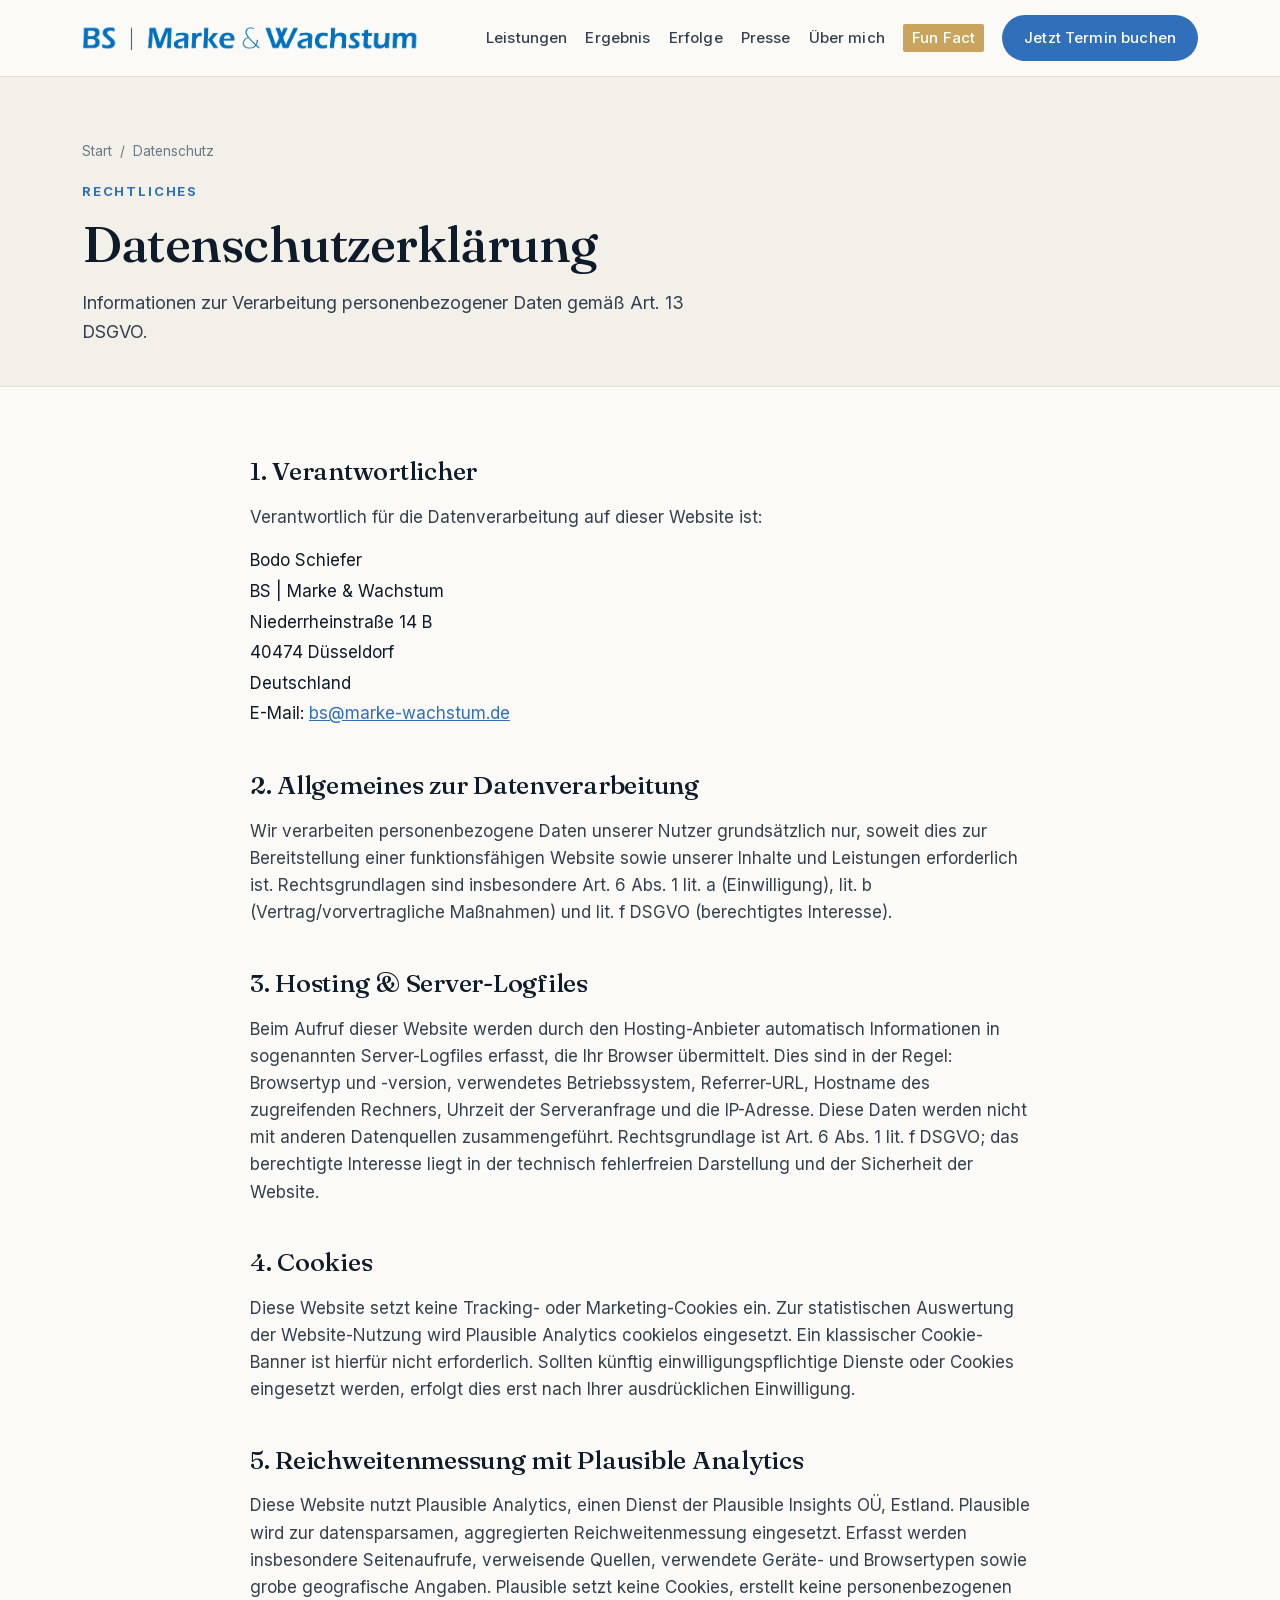
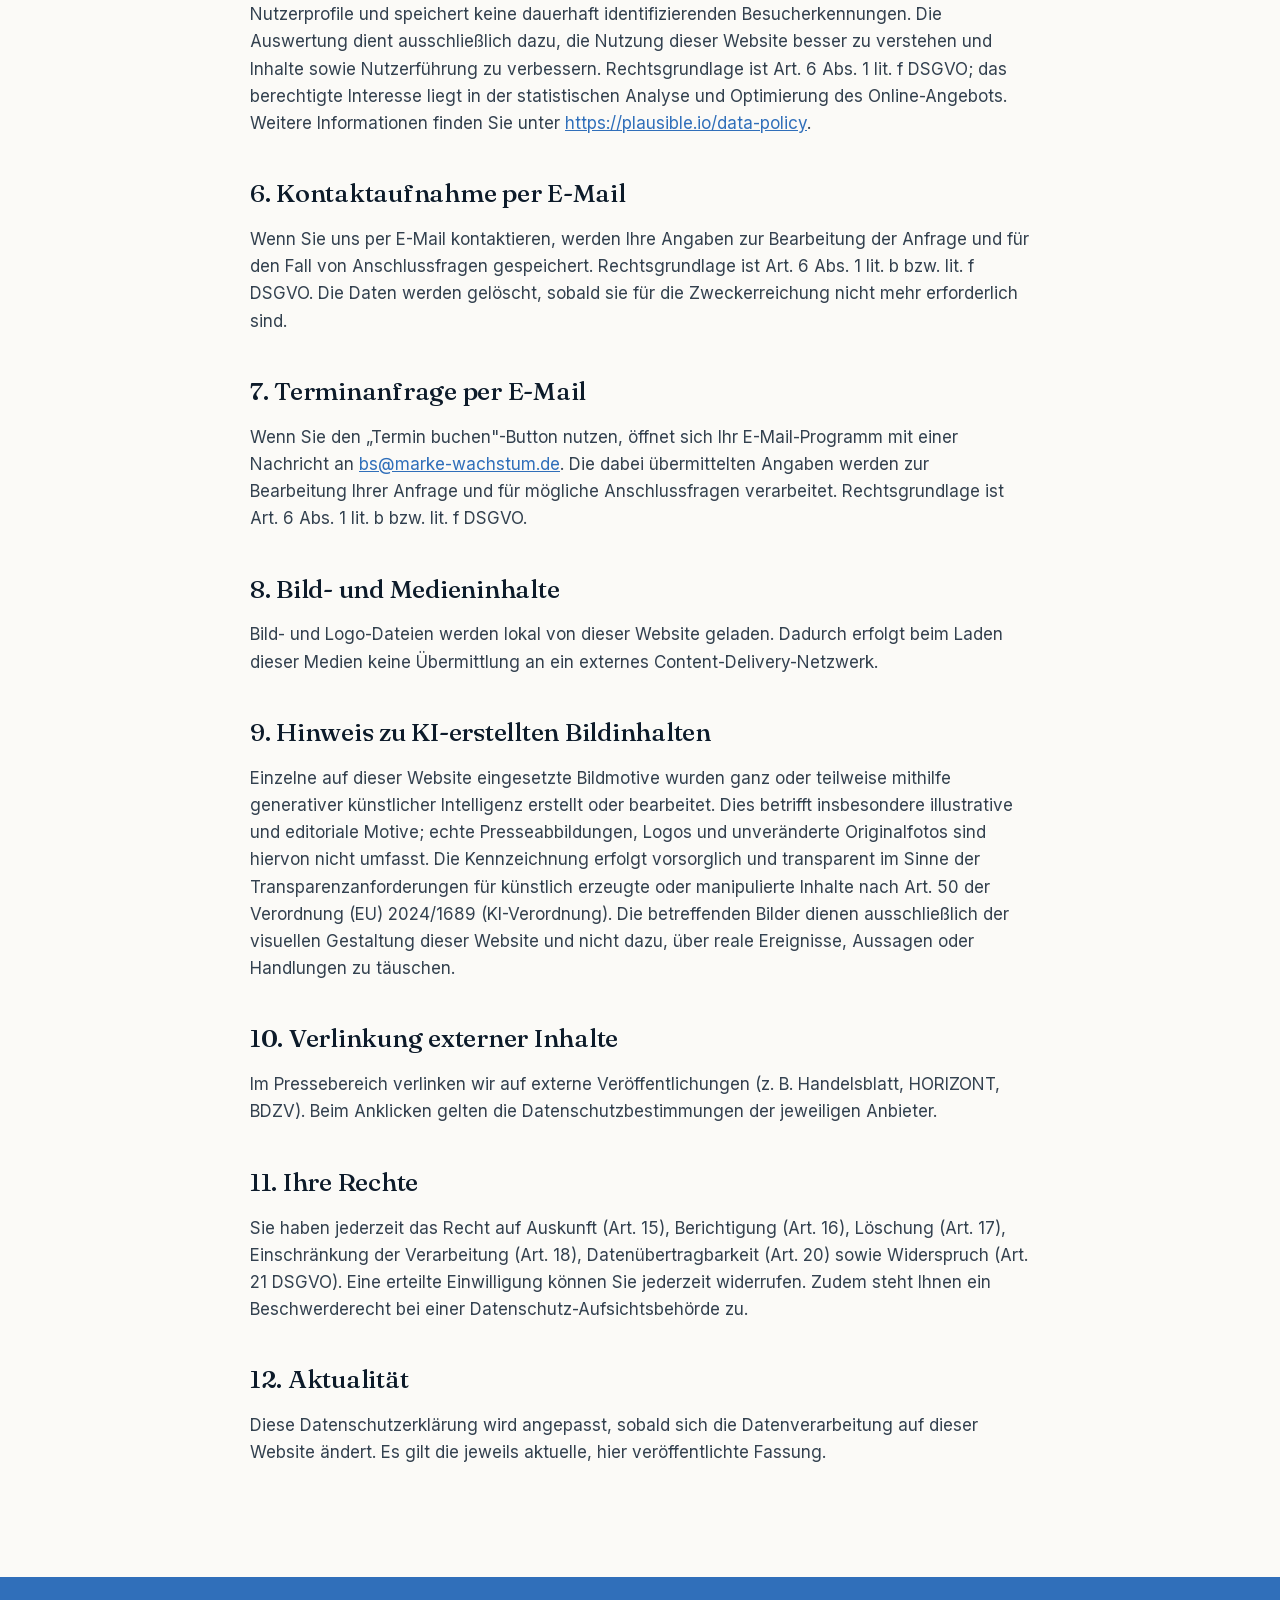
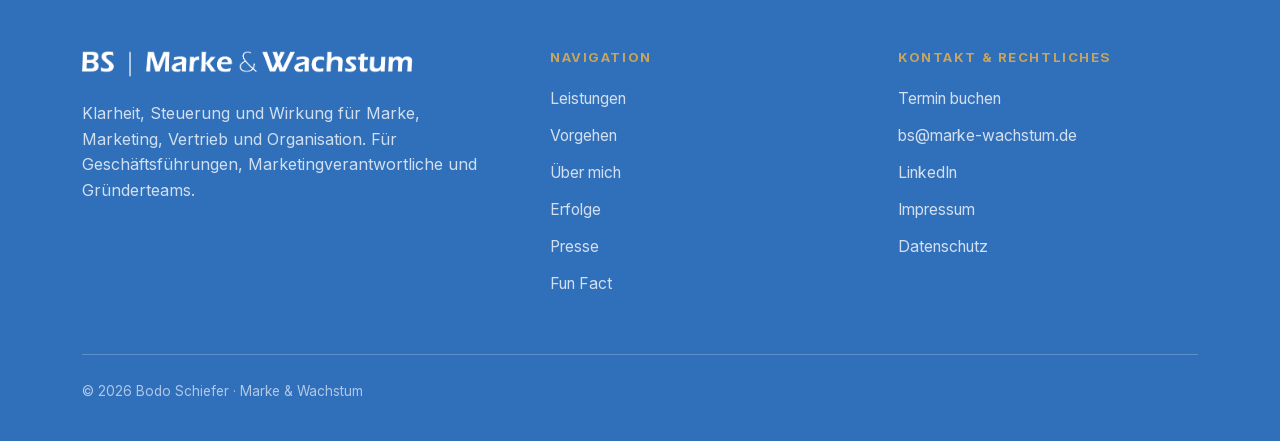
==== datenschutz/index.html @ 1b78dd81 "Vertrieb überall mit aufgenommen" ====
<!DOCTYPE html>
<html lang="de">
<head>
<meta charset="UTF-8">
<meta name="viewport" content="width=device-width, initial-scale=1.0">
<title>Datenschutzerklärung — Bodo Schiefer | Marke &amp; Wachstum</title>
<meta name="description" content="Datenschutzerklärung von Bodo Schiefer – BS | Marke & Wachstum. Informationen zur Verarbeitung personenbezogener Daten gemäß DSGVO.">
<link rel="canonical" href="https://marke-wachstum.de/datenschutz/">
<meta name="robots" content="index,follow">
<meta name="theme-color" content="#306FBA">
<meta property="og:title" content="Datenschutzerklärung — Bodo Schiefer">
<meta property="og:type" content="website">
<meta property="og:url" content="https://marke-wachstum.de/datenschutz/">
<link rel="icon" type="image/png" href="../images/BS-Logo%20Thumbnail.png">
<link rel="stylesheet" href="../fonts.css">
<link rel="stylesheet" href="../styles.css?v=20260728-5">
<!-- Privacy-friendly analytics by Plausible -->
<script async src="https://plausible.io/js/pa-cKJ-xsrjv71Css20RReg3.js"></script>
<script>
  window.plausible=window.plausible||function(){(plausible.q=plausible.q||[]).push(arguments)},plausible.init=plausible.init||function(i){plausible.o=i||{}};
  plausible.init()
</script>
</head>
<body>
<a class="skip" href="#main">Zum Inhalt springen</a>

<header>
  <div class="wrap nav">
    <a href="../" aria-label="Zur Startseite">
      <img src="../images/Logo%20BS%20Marke%20und%20Wachstum%20blau.png?v=20260728-2" alt="Bodo Schiefer — Marke & Wachstum">
    </a>
    <nav class="nav-links" id="navlinks" aria-label="Hauptnavigation">
      <a href="../#leistungen">Leistungen</a>
      <a href="../#ergebnisse">Ergebnis</a>
      <a href="../#erfolge">Erfolge</a>
      <a href="../presse/">Presse</a>
      <a href="../#ueber-mich">Über mich</a>
      <a href="../fun-fact/" class="nav-fun">Fun Fact</a>
      <a href="mailto:bs@marke-wachstum.de" class="nav-cta">Jetzt Termin buchen</a>
    </nav>
    <button class="menu-btn" id="menuBtn" type="button" aria-label="Menü öffnen" aria-controls="navlinks" aria-expanded="false">☰</button>
  </div>
</header>

<section class="page-hero">
  <div class="wrap">
    <div class="crumbs"><a href="../">Start</a> &nbsp;/&nbsp; Datenschutz</div>
    <span class="kicker">Rechtliches</span>
    <h1>Datenschutzerklärung</h1>
    <p>Informationen zur Verarbeitung personenbezogener Daten gemäß Art. 13 DSGVO.</p>
  </div>
</section>

<main id="main" class="content">
  <div class="wrap">
    <div class="legal">

      <h2>1. Verantwortlicher</h2>
      <p>Verantwortlich für die Datenverarbeitung auf dieser Website ist:</p>
      <address>
        Bodo Schiefer<br>
        BS | Marke &amp; Wachstum<br>
        Niederrheinstraße 14 B<br>
        40474 Düsseldorf<br>
        Deutschland<br>
        E-Mail: <a href="mailto:bs@marke-wachstum.de">bs@marke-wachstum.de</a>
      </address>

      <h2>2. Allgemeines zur Datenverarbeitung</h2>
      <p>Wir verarbeiten personenbezogene Daten unserer Nutzer grundsätzlich nur, soweit dies zur Bereitstellung einer funktionsfähigen Website sowie unserer Inhalte und Leistungen erforderlich ist. Rechtsgrundlagen sind insbesondere Art. 6 Abs. 1 lit. a (Einwilligung), lit. b (Vertrag/vorvertragliche Maßnahmen) und lit. f DSGVO (berechtigtes Interesse).</p>

      <h2>3. Hosting &amp; Server-Logfiles</h2>
      <p>Beim Aufruf dieser Website werden durch den Hosting-Anbieter automatisch Informationen in sogenannten Server-Logfiles erfasst, die Ihr Browser übermittelt. Dies sind in der Regel: Browsertyp und -version, verwendetes Betriebssystem, Referrer-URL, Hostname des zugreifenden Rechners, Uhrzeit der Serveranfrage und die IP-Adresse. Diese Daten werden nicht mit anderen Datenquellen zusammengeführt. Rechtsgrundlage ist Art. 6 Abs. 1 lit. f DSGVO; das berechtigte Interesse liegt in der technisch fehlerfreien Darstellung und der Sicherheit der Website.</p>

      <h2>4. Cookies</h2>
      <p>Diese Website setzt keine Tracking- oder Marketing-Cookies ein. Zur statistischen Auswertung der Website-Nutzung wird Plausible Analytics cookielos eingesetzt. Ein klassischer Cookie-Banner ist hierfür nicht erforderlich. Sollten künftig einwilligungspflichtige Dienste oder Cookies eingesetzt werden, erfolgt dies erst nach Ihrer ausdrücklichen Einwilligung.</p>

      <h2>5. Reichweitenmessung mit Plausible Analytics</h2>
      <p>Diese Website nutzt Plausible Analytics, einen Dienst der Plausible Insights OÜ, Estland. Plausible wird zur datensparsamen, aggregierten Reichweitenmessung eingesetzt. Erfasst werden insbesondere Seitenaufrufe, verweisende Quellen, verwendete Geräte- und Browsertypen sowie grobe geografische Angaben. Plausible setzt keine Cookies, erstellt keine personenbezogenen Nutzerprofile und speichert keine dauerhaft identifizierenden Besucherkennungen. Die Auswertung dient ausschließlich dazu, die Nutzung dieser Website besser zu verstehen und Inhalte sowie Nutzerführung zu verbessern. Rechtsgrundlage ist Art. 6 Abs. 1 lit. f DSGVO; das berechtigte Interesse liegt in der statistischen Analyse und Optimierung des Online-Angebots. Weitere Informationen finden Sie unter <a href="https://plausible.io/data-policy" target="_blank" rel="noopener">https://plausible.io/data-policy</a>.</p>

      <h2>6. Kontaktaufnahme per E-Mail</h2>
      <p>Wenn Sie uns per E-Mail kontaktieren, werden Ihre Angaben zur Bearbeitung der Anfrage und für den Fall von Anschlussfragen gespeichert. Rechtsgrundlage ist Art. 6 Abs. 1 lit. b bzw. lit. f DSGVO. Die Daten werden gelöscht, sobald sie für die Zweckerreichung nicht mehr erforderlich sind.</p>

      <h2>7. Terminanfrage per E-Mail</h2>
      <p>Wenn Sie den „Termin buchen"-Button nutzen, öffnet sich Ihr E-Mail-Programm mit einer Nachricht an <a href="mailto:bs@marke-wachstum.de">bs@marke-wachstum.de</a>. Die dabei übermittelten Angaben werden zur Bearbeitung Ihrer Anfrage und für mögliche Anschlussfragen verarbeitet. Rechtsgrundlage ist Art. 6 Abs. 1 lit. b bzw. lit. f DSGVO.</p>

      <h2>8. Bild- und Medieninhalte</h2>
      <p>Bild- und Logo-Dateien werden lokal von dieser Website geladen. Dadurch erfolgt beim Laden dieser Medien keine Übermittlung an ein externes Content-Delivery-Netzwerk.</p>

      <h2>9. Hinweis zu KI-erstellten Bildinhalten</h2>
      <p>Einzelne auf dieser Website eingesetzte Bildmotive wurden ganz oder teilweise mithilfe generativer künstlicher Intelligenz erstellt oder bearbeitet. Dies betrifft insbesondere illustrative und editoriale Motive; echte Presseabbildungen, Logos und unveränderte Originalfotos sind hiervon nicht umfasst. Die Kennzeichnung erfolgt vorsorglich und transparent im Sinne der Transparenzanforderungen für künstlich erzeugte oder manipulierte Inhalte nach Art. 50 der Verordnung (EU) 2024/1689 (KI-Verordnung). Die betreffenden Bilder dienen ausschließlich der visuellen Gestaltung dieser Website und nicht dazu, über reale Ereignisse, Aussagen oder Handlungen zu täuschen.</p>

      <h2>10. Verlinkung externer Inhalte</h2>
      <p>Im Pressebereich verlinken wir auf externe Veröffentlichungen (z. B. Handelsblatt, HORIZONT, BDZV). Beim Anklicken gelten die Datenschutzbestimmungen der jeweiligen Anbieter.</p>

      <h2>11. Ihre Rechte</h2>
      <p>Sie haben jederzeit das Recht auf Auskunft (Art. 15), Berichtigung (Art. 16), Löschung (Art. 17), Einschränkung der Verarbeitung (Art. 18), Datenübertragbarkeit (Art. 20) sowie Widerspruch (Art. 21 DSGVO). Eine erteilte Einwilligung können Sie jederzeit widerrufen. Zudem steht Ihnen ein Beschwerderecht bei einer Datenschutz-Aufsichtsbehörde zu.</p>

      <h2>12. Aktualität</h2>
      <p>Diese Datenschutzerklärung wird angepasst, sobald sich die Datenverarbeitung auf dieser Website ändert. Es gilt die jeweils aktuelle, hier veröffentlichte Fassung.</p>
    </div>
  </div>
</main>

<footer id="kontakt">
  <div class="wrap">
    <div class="foot-top">
      <div class="foot-brand">
        <img src="../images/Logo%20BS%20Marke%20und%20Wachstum%20wei%C3%9F.png?v=20260728-2" alt="Bodo Schiefer — Marke & Wachstum">
          <p>Klarheit, Steuerung und Wirkung für Marke, Marketing, Vertrieb und Organisation. Für Geschäftsführungen, Marketingverantwortliche und Gründerteams.</p>
      </div>
      <div class="foot-col">
        <h5>Navigation</h5>
        <a href="../#leistungen">Leistungen</a>
        <a href="../#vorgehen">Vorgehen</a>
        <a href="../#ueber-mich">Über mich</a>
        <a href="../#erfolge">Erfolge</a>
        <a href="../presse/">Presse</a>
        <a href="../fun-fact/">Fun Fact</a>
      </div>
      <div class="foot-col">
        <h5>Kontakt &amp; Rechtliches</h5>
        <a href="mailto:bs@marke-wachstum.de">Termin buchen</a>
        <a href="mailto:bs@marke-wachstum.de">bs@marke-wachstum.de</a>
        <a href="https://www.linkedin.com/in/bodoschiefer/" target="_blank" rel="noopener">LinkedIn</a>
        <a href="../impressum/">Impressum</a>
        <a href="../datenschutz/">Datenschutz</a>
      </div>
    </div>
    <div class="foot-bottom">
      <span>© <span id="yr"></span> Bodo Schiefer · Marke &amp; Wachstum</span>
    </div>
  </div>
</footer>

<script>
  document.getElementById('yr').textContent=new Date().getFullYear();
  var mb=document.getElementById('menuBtn'),nl=document.getElementById('navlinks');
  function setMenu(open){nl.classList.toggle('open',open);mb.setAttribute('aria-expanded',String(open));mb.setAttribute('aria-label',open?'Menü schließen':'Menü öffnen');}
  mb.addEventListener('click',function(){setMenu(!nl.classList.contains('open'))});
  nl.addEventListener('click',function(e){if(e.target.tagName==='A')setMenu(false)});
</script>
</body>
</html>
---- fonts.css ----
@font-face {
  font-family: "Fraunces";
  font-style: normal;
  font-weight: 400 600;
  font-display: swap;
  src: url("fonts/fraunces-latin.woff2") format("woff2");
}

@font-face {
  font-family: "Inter";
  font-style: normal;
  font-weight: 400 700;
  font-display: swap;
  src: url("fonts/inter-latin.woff2") format("woff2");
}
---- styles.css ----
/* Bodo Schiefer — Marke & Wachstum | gemeinsame Styles für Unterseiten */
:root{
  --ink:#0d1b2a;--ink-soft:#33414f;--muted:#6b7785;
  --blue:#306FBA;--blue-deep:#255a99;--accent:#c8a45c;
  --paper:#fbfaf7;--paper-2:#f3f0ea;--line:#e4ddd1;--white:#fff;
  --serif:'Fraunces',Georgia,serif;--sans:'Inter',system-ui,-apple-system,sans-serif;
  --maxw:1180px;
}
*{box-sizing:border-box;margin:0;padding:0}
html{scroll-behavior:smooth}
body{font-family:var(--sans);color:var(--ink);background:var(--paper);line-height:1.6;-webkit-font-smoothing:antialiased;font-size:17px;overflow-x:hidden}
.wrap{max-width:var(--maxw);margin:0 auto;padding:0 32px}
a{color:inherit}
.skip{position:absolute;left:-9999px;top:0;background:var(--blue);color:#fff;padding:10px 16px;z-index:300;border-radius:0 0 8px 0}
.skip:focus{left:0}

/* HEADER */
header{position:sticky;top:0;z-index:200;background:rgba(251,250,247,.9);backdrop-filter:saturate(140%) blur(12px);border-bottom:1px solid var(--line)}
.nav{display:flex;align-items:center;justify-content:space-between;height:76px}
.nav img{height:24px;width:auto;display:block}
.nav-links{display:flex;gap:18px;align-items:center}
.nav-links a{text-decoration:none;font-size:15px;font-weight:500;color:var(--ink-soft);letter-spacing:.01em;transition:color .2s}
.nav-links a:hover{color:var(--blue)}
.nav-fun{background:var(--accent);color:#fff!important;padding:5px 9px;border-radius:2px;line-height:1.2}
.nav-fun:hover{background:var(--blue);color:#fff!important}
.nav-cta{background:var(--blue);color:#fff !important;padding:11px 22px;border-radius:40px;font-weight:600;transition:background .2s,transform .2s}
.nav-cta:hover{background:var(--accent);transform:translateY(-1px)}
.menu-btn{display:none;background:none;border:0;font-size:26px;color:var(--ink);cursor:pointer}
@media(max-width:980px){
  .nav img{height:20px}
  .nav-links{display:none}
  .menu-btn{display:block}
  .nav-links.open{display:flex;position:absolute;top:76px;left:0;right:0;flex-direction:column;gap:0;background:var(--paper);border-bottom:1px solid var(--line);padding:8px 0}
  .nav-links.open a{padding:14px 32px}
  .nav-links.open .nav-fun{align-self:center;background:var(--accent);color:#fff!important;padding:7px 12px;margin:7px 0;border-radius:2px}
  .nav-links.open .nav-cta{margin:10px 32px;text-align:center}
}

/* PAGE HERO */
.page-hero{padding:64px 0 40px;border-bottom:1px solid var(--line);background:var(--paper-2)}
.page-hero .kicker{font-size:13px;font-weight:700;letter-spacing:.14em;text-transform:uppercase;color:var(--blue);margin-bottom:14px;display:block}
.page-hero h1{font-family:var(--serif);font-weight:500;font-size:clamp(2.1rem,4vw,3.2rem);line-height:1.08;letter-spacing:-.015em}
.page-hero p{font-size:1.12rem;color:var(--ink-soft);margin-top:18px;max-width:60ch}
.crumbs{font-size:.85rem;color:var(--muted);margin-bottom:18px}
.crumbs a{color:var(--muted);text-decoration:none}
.crumbs a:hover{color:var(--blue)}

/* CONTENT */
.content{padding:64px 0 96px}
.legal{max-width:780px;margin:0 auto}
.legal h2{font-family:var(--serif);font-weight:500;font-size:1.6rem;color:var(--ink);margin:36px 0 12px;letter-spacing:-.01em}
.legal h2:first-child{margin-top:0}
.legal h3{font-size:1.05rem;font-weight:700;color:var(--ink);margin:24px 0 8px}
.legal p{color:var(--ink-soft);margin-bottom:14px}
.legal address{font-style:normal;color:var(--ink);line-height:1.8}
.legal a{color:var(--blue)}
.legal ul{margin:0 0 16px 22px;color:var(--ink-soft)}
.legal li{margin-bottom:7px}
.note{background:#fff;border:1px solid var(--line);border-left:3px solid var(--accent);border-radius:10px;padding:18px 22px;color:var(--muted);font-size:.95rem;margin:28px 0}

/* PRESS ARCHIVE */
.press-grid{display:grid;grid-template-columns:repeat(2,1fr);gap:28px;margin-top:8px}
.parsed-card{display:flex;flex-direction:column;background:#fff;border:1px solid var(--line);border-radius:18px;overflow:hidden;transition:transform .25s,box-shadow .25s}
.parsed-card:hover{transform:translateY(-4px);box-shadow:0 24px 50px -28px rgba(13,27,42,.25)}
.parsed-card .ph{height:200px;background:var(--paper-2);overflow:hidden}
.parsed-card .ph img{width:100%;height:100%;object-fit:cover;display:block}
.parsed-card .ph.handelsblatt-proof{height:300px;padding:18px;background:#fff}
.parsed-card .ph.handelsblatt-proof img{object-fit:contain;object-position:center}
.parsed-card .ph.packservice-composite{background:#fff}
.parsed-card .ph.packservice-composite img{object-fit:contain;object-position:center}
.parsed-card .ph.printde-group img{object-position:center top}
.parsed-card .ph.springer-cover{height:300px;background:#fff}
.parsed-card .ph.springer-cover img{object-fit:contain;object-position:center}
.parsed-card .ph.startup-logos{display:grid;grid-template-columns:minmax(0,1fr) auto minmax(0,1fr);align-items:center;column-gap:18px;padding:14px 24px;background:#fff}
.parsed-card .ph.startup-logos img{justify-self:center;width:auto;height:auto;max-width:100%;max-height:92px;object-fit:contain;display:block}
.parsed-card .ph.startup-logos .snoopstar-logo{max-height:86px}
.parsed-card .ph.startup-logos .logo-x{font-family:var(--serif);font-size:6rem;color:var(--accent);line-height:1}
.parsed-card .body{padding:28px 30px;display:flex;flex-direction:column;flex:1}
.parsed-card .meta{font-size:.76rem;font-weight:700;letter-spacing:.14em;text-transform:uppercase;color:var(--accent);margin-bottom:10px}
.parsed-card h3{font-family:var(--serif);font-weight:500;font-size:1.4rem;color:var(--ink);line-height:1.2;margin-bottom:12px}
.parsed-card p{color:var(--muted);font-size:1rem;margin-bottom:20px;flex:1}
.parsed-card .more{font-size:.9rem;font-weight:600;color:var(--blue);text-decoration:none;display:inline-flex;gap:6px;align-items:center}
.parsed-card .more:hover{text-decoration:underline}
.parsed-card .more-links{display:flex;flex-wrap:wrap;gap:12px 20px;align-items:center}
.parsed-card .availability{font-size:.9rem;font-weight:600;color:var(--muted);display:inline-flex;line-height:1.35}
@media(max-width:760px){
  .press-grid{grid-template-columns:1fr}
  .parsed-card .ph.handelsblatt-proof{height:200px;padding:14px}
  .parsed-card .ph.springer-cover{height:200px}
}

/* FUN FACT */
.fun-hero{padding-bottom:56px}
.fun-hero-grid{display:grid;grid-template-columns:minmax(0,1.05fr) minmax(300px,.72fr);gap:56px;align-items:center}
.fun-hero .crumbs{grid-column:1/-1;margin-bottom:0}
.fun-hero h1{max-width:12.5em}
.fun-hero p{max-width:46em}
.fun-hero-img{align-self:stretch;background:#fff;border:1px solid var(--line);border-radius:18px;padding:16px;box-shadow:0 24px 50px -32px rgba(13,27,42,.35)}
.fun-hero-img img{width:100%;height:100%;min-height:300px;object-fit:contain;display:block;border-radius:12px;background:#eef4fb}
.story{max-width:980px;margin:0 auto;display:flex;flex-direction:column;gap:72px}
.story-section{display:grid;grid-template-columns:minmax(0,1fr) minmax(280px,.72fr);gap:48px;align-items:center}
.story-section.reverse{grid-template-columns:minmax(280px,.72fr) minmax(0,1fr)}
.story-section.reverse .story-copy{order:2}
.story-section.reverse .story-media{order:1}
.story-section-headline-align{align-items:start}
.story-section-headline-align .story-media{margin-top:31px}
.story-copy .kicker{font-size:12px;font-weight:700;letter-spacing:.14em;text-transform:uppercase;color:var(--blue);margin-bottom:12px;display:block}
.story-copy h2{font-family:var(--serif);font-weight:500;font-size:clamp(1.8rem,3vw,2.55rem);line-height:1.12;letter-spacing:-.015em;margin-bottom:18px}
.story-copy p{color:var(--ink-soft);margin-bottom:16px}
.story-copy p.strong{font-weight:700;color:var(--ink)}
.mobile-only{display:none}
.story-media img{width:100%;height:auto;display:block;border-radius:16px;box-shadow:0 24px 50px -32px rgba(13,27,42,.38)}
.story-media figcaption{font-size:.82rem;color:var(--muted);margin-top:10px}
.story-quote{background:var(--blue);color:#fff;border-radius:18px;padding:42px 48px;box-shadow:0 24px 50px -34px rgba(13,27,42,.45)}
.story-quote p{font-family:var(--serif);font-weight:500;font-size:clamp(1.55rem,3vw,2.45rem);line-height:1.18;letter-spacing:-.015em}
.story-quote span{display:block;color:var(--accent);font-family:var(--sans);font-weight:700;font-size:.78rem;letter-spacing:.14em;text-transform:uppercase;margin-bottom:14px}
.story-pair{display:grid;grid-template-columns:1fr 1fr;gap:24px}
.story-pair figure{background:#fff;border:1px solid var(--line);border-radius:18px;padding:18px;box-shadow:0 20px 44px -34px rgba(13,27,42,.35)}
.story-pair img{width:100%;height:280px;object-fit:contain;display:block;border-radius:12px;background:#f7f5ef}
.story-pair figcaption{font-size:.82rem;color:var(--muted);margin-top:10px}
.story-mobile-card{background:#fff;border:1px solid var(--line);border-radius:18px;padding:18px;box-shadow:0 20px 44px -34px rgba(13,27,42,.35)}
.story-mobile-card img{width:100%;height:auto;max-height:340px;object-fit:contain;display:block;border-radius:12px;background:#f7f5ef}
.story-mobile-card figcaption{font-size:.82rem;color:var(--muted);margin-top:10px}
.story-highlight{background:#fff;border:1px solid var(--line);border-left:4px solid var(--accent);border-radius:16px;padding:30px 34px}
.story-highlight span{display:block;color:var(--blue);font-family:var(--sans);font-weight:700;font-size:.78rem;letter-spacing:.14em;text-transform:uppercase;margin-bottom:14px}
.story-highlight p{font-family:var(--serif);font-size:1.15rem;line-height:1.45;color:var(--ink);margin:0}
.story-highlight ol{counter-reset:success;margin:10px 0 0;list-style:none;display:grid;gap:12px}
.story-highlight li{counter-increment:success;position:relative;padding-left:34px;font-family:var(--serif);font-size:1.15rem;line-height:1.45;color:var(--ink)}
.story-highlight li::before{content:counter(success) ".";position:absolute;left:0;top:0;color:var(--accent);font-family:var(--sans);font-weight:700;font-size:1rem;line-height:1.65}
.story-finale{display:grid;grid-template-columns:minmax(280px,.75fr) minmax(0,1fr);gap:34px;align-items:start}
.story-finale img{width:100%;display:block;border-radius:16px;box-shadow:0 24px 50px -32px rgba(13,27,42,.38)}
.story-finale .small-img{margin-top:24px}
@media(min-width:821px){.mobile-only{display:none!important}.story-finale .desktop-only.btn{margin-top:72px}}
@media(max-width:820px){
  .fun-hero-grid,.story-section,.story-section.reverse,.story-finale{grid-template-columns:1fr;gap:32px}
  .story-section.reverse .story-copy,.story-section.reverse .story-media{order:initial}
  .story-section-headline-align .story-media{margin-top:0}
  .mobile-only{display:block}
  .desktop-only{display:none!important}
  .story-copy .story-media,.story-copy .story-mobile-card{margin:22px 0 18px}
  .story-finale .story-copy{order:1}
  .story-finale-media{order:2}
  .story-finale .mobile-back-link{order:3;justify-self:start}
  .story{gap:52px}
  .story-pair{grid-template-columns:1fr}
  .story-pair img{height:auto;max-height:340px}
  .fun-hero-img img{min-height:0}
}

/* CTA STRIP */
.cta-strip{background:var(--ink);color:#fff;text-align:center;padding:80px 0}
.cta-strip h2{font-family:var(--serif);font-weight:500;font-size:clamp(1.8rem,3vw,2.5rem);color:#fff;margin-bottom:10px}
.cta-strip p{color:rgba(255,255,255,.78);margin-bottom:30px}
.btn{display:inline-block;font-weight:600;font-size:15px;padding:15px 30px;border-radius:42px;text-decoration:none;transition:all .22s;cursor:pointer;border:1.5px solid transparent;background:var(--blue);color:#fff}
.btn:hover{background:var(--blue-deep);transform:translateY(-2px);box-shadow:0 12px 28px -12px rgba(48,111,186,.6)}
.btn-gold{background:var(--accent);color:#fff}
.btn-gold:hover{background:var(--blue);color:#fff;transform:translateY(-2px);box-shadow:0 12px 28px -12px rgba(48,111,186,.6)}
.fun-fact-booking:hover{background:var(--accent);box-shadow:0 12px 28px -12px rgba(200,164,92,.65)}
.press-booking:hover{background:var(--accent);box-shadow:0 12px 28px -12px rgba(200,164,92,.65)}
.btn-muted{background:transparent;border-color:var(--line);color:var(--ink)}
.btn-muted:hover{background:transparent;border-color:var(--blue);color:var(--blue);box-shadow:none}

/* FOOTER */
footer{background:var(--blue);color:rgba(255,255,255,.78);padding:70px 0 38px}
.foot-top{display:grid;grid-template-columns:1.4fr 1fr 1fr;gap:48px;padding-bottom:46px;border-bottom:1px solid rgba(255,255,255,.22)}
.foot-brand{font-size:.98rem}
.foot-brand img{height:auto;width:335.7px;max-width:100%;margin-left:-.2em;margin-bottom:24px;display:block}
.foot-brand p{font-size:1rem;max-width:30em}
.foot-col h5{color:var(--accent);font-size:.82rem;letter-spacing:.12em;text-transform:uppercase;margin-bottom:18px}
.foot-col a{display:block;color:rgba(255,255,255,.78);text-decoration:none;font-size:.98rem;margin-bottom:12px;transition:color .2s}
.foot-col a:hover{color:var(--accent)}
.foot-bottom{display:flex;justify-content:space-between;align-items:center;padding-top:26px;font-size:.85rem;color:rgba(255,255,255,.62);flex-wrap:wrap;gap:12px}
@media(max-width:820px){.foot-top{grid-template-columns:1fr;gap:34px}}
@media(max-width:640px){
  .foot-brand img{width:279.8px;max-width:100%;margin-left:-.1em}
  .foot-brand p{max-width:26ch}
}
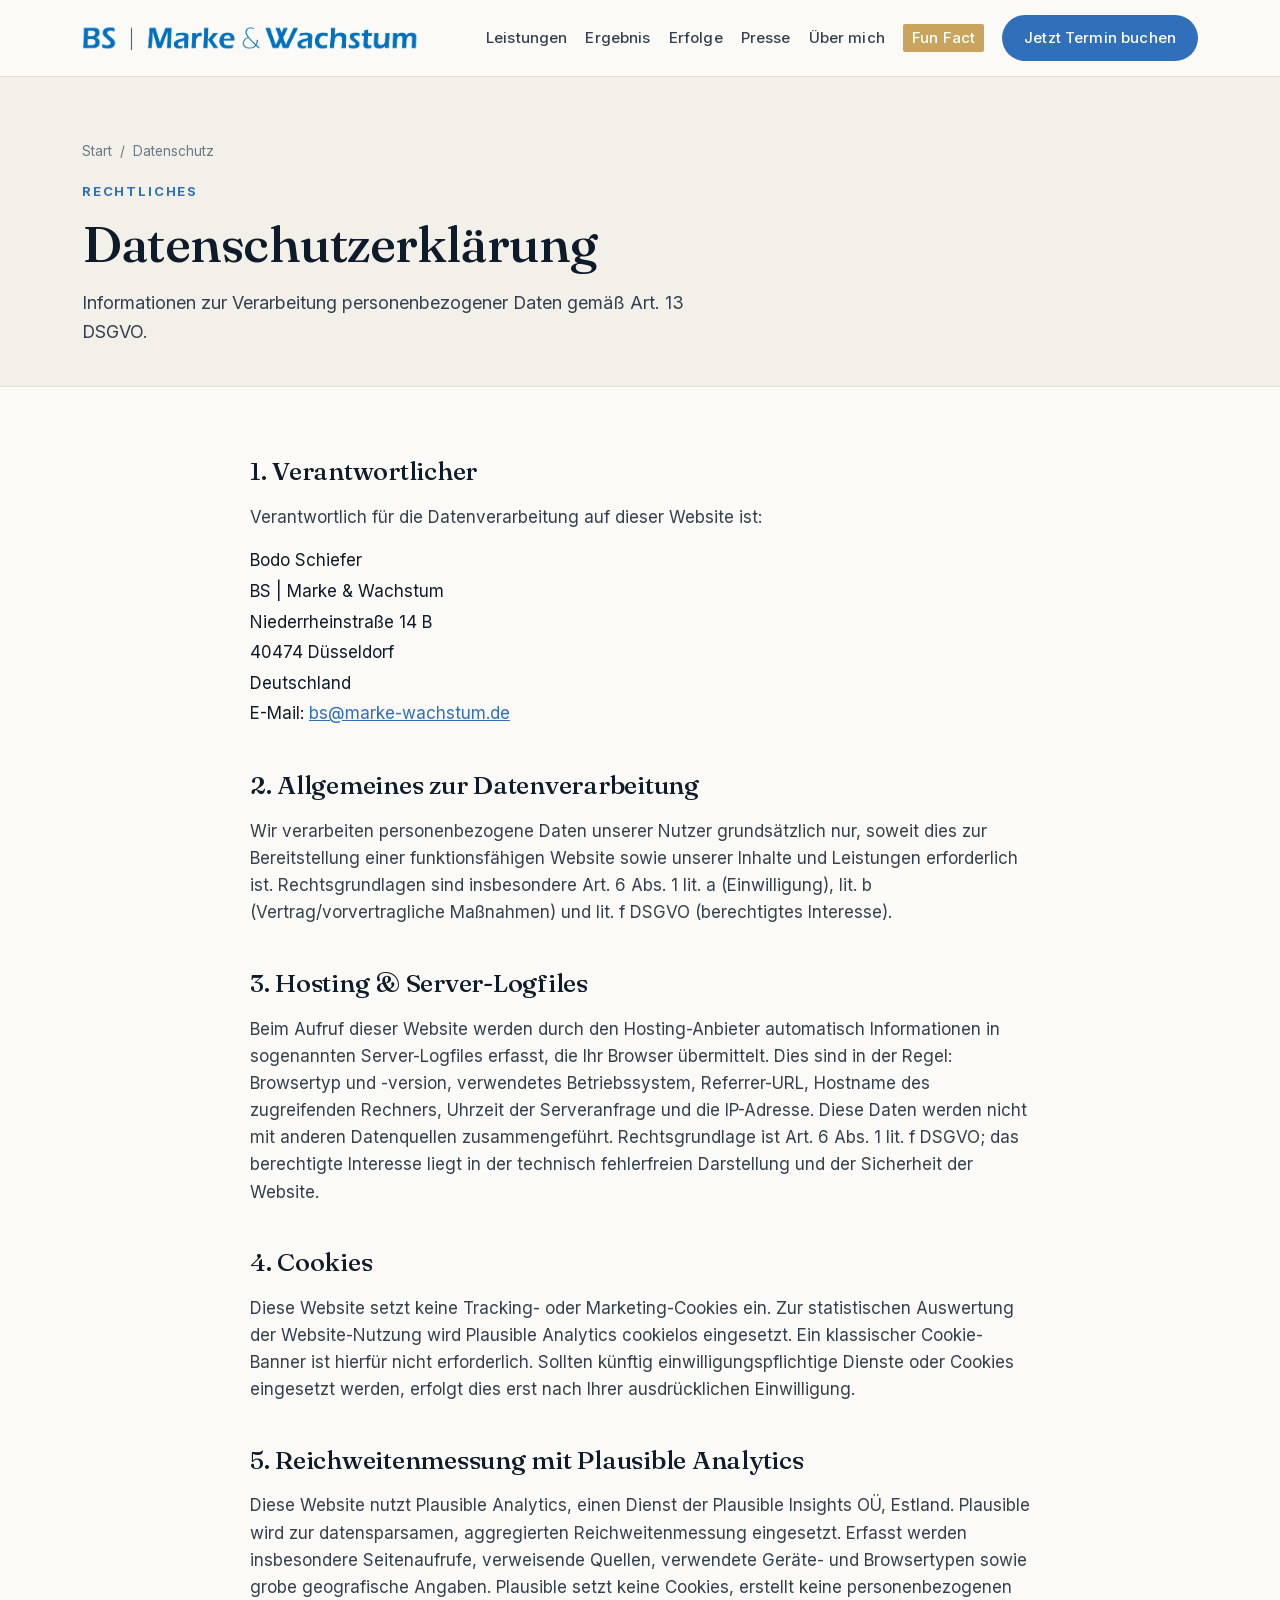
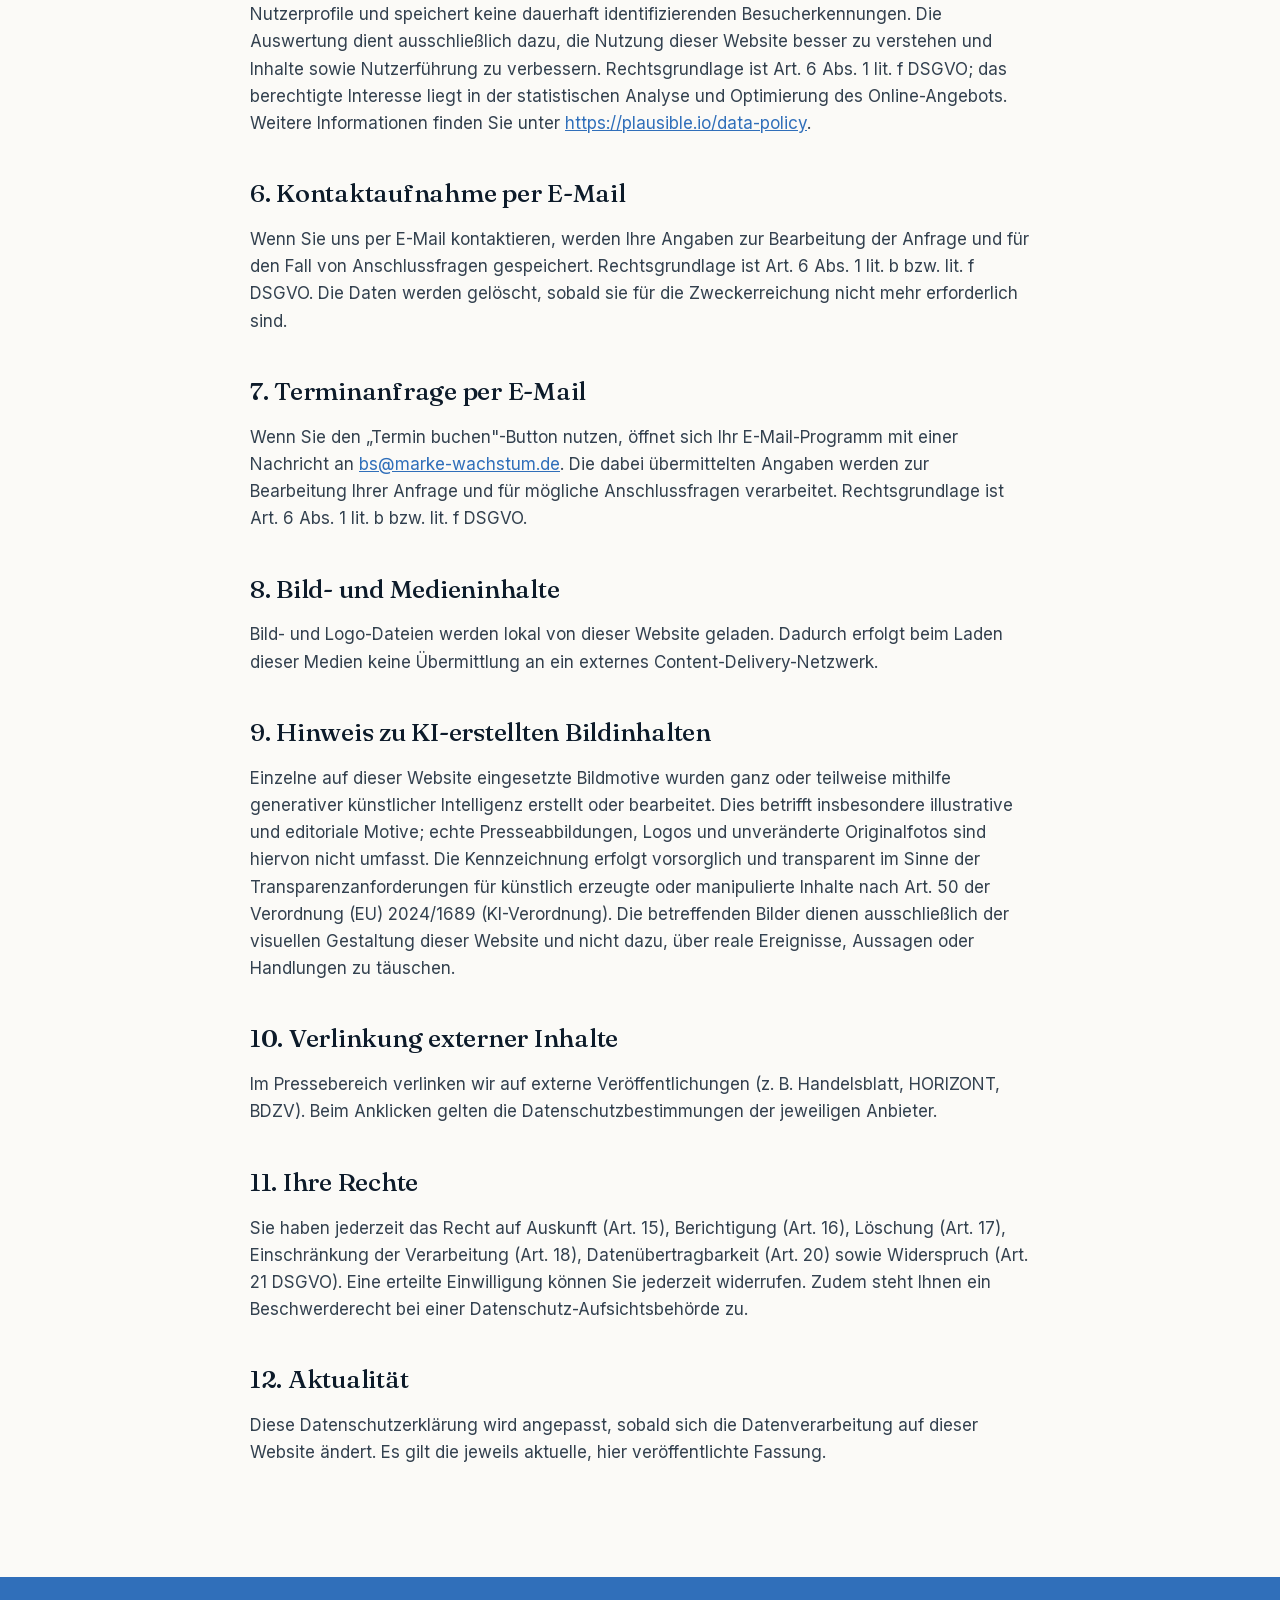
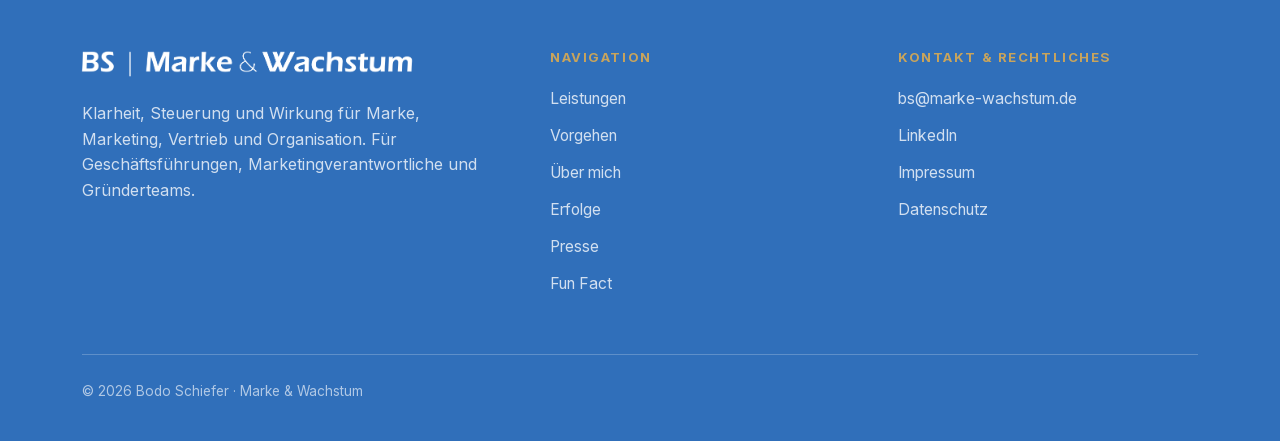
==== commit 42dbbe9c: "Bild unten ausgetauscht und CTAs geändert" ====
--- a/datenschutz/index.html
+++ b/datenschutz/index.html
@@ -120,7 +120,6 @@
       </div>
       <div class="foot-col">
         <h5>Kontakt &amp; Rechtliches</h5>
-        <a href="mailto:bs@marke-wachstum.de">Termin buchen</a>
         <a href="mailto:bs@marke-wachstum.de">bs@marke-wachstum.de</a>
         <a href="https://www.linkedin.com/in/bodoschiefer/" target="_blank" rel="noopener">LinkedIn</a>
         <a href="../impressum/">Impressum</a>
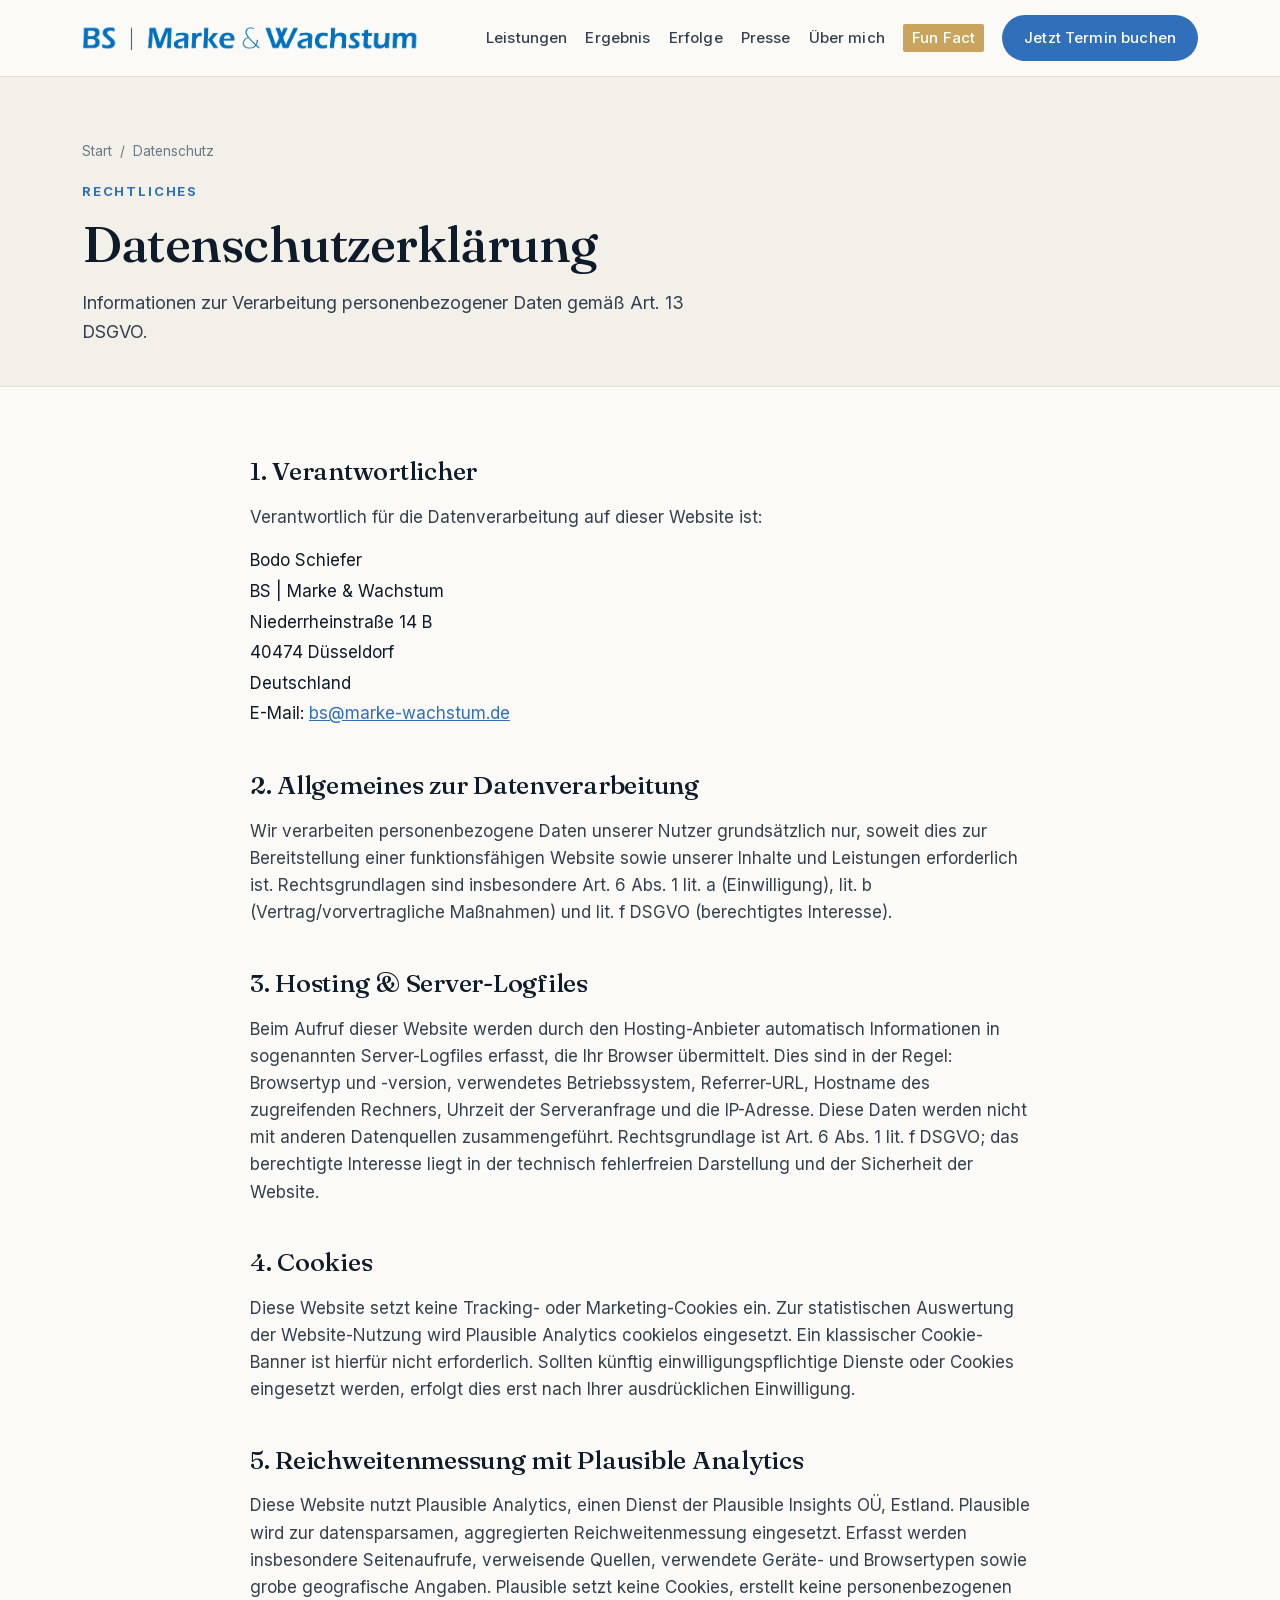
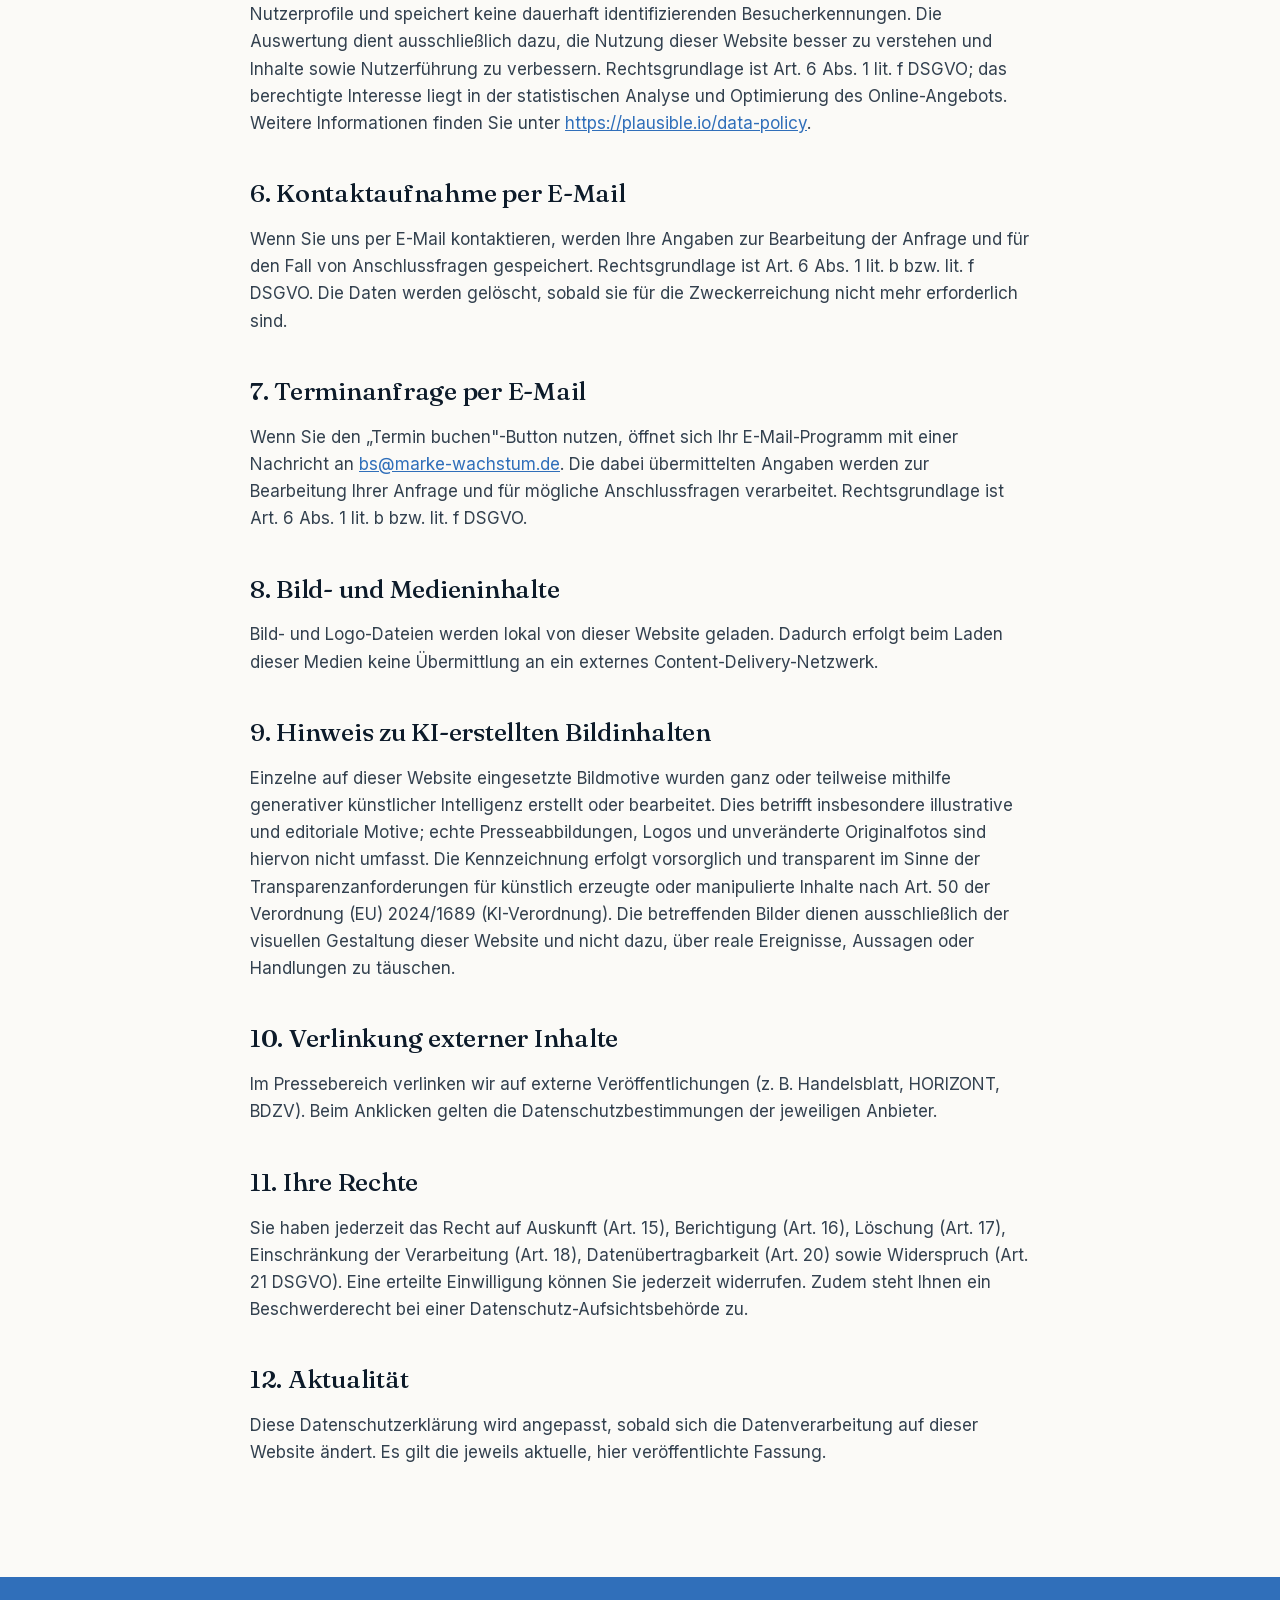
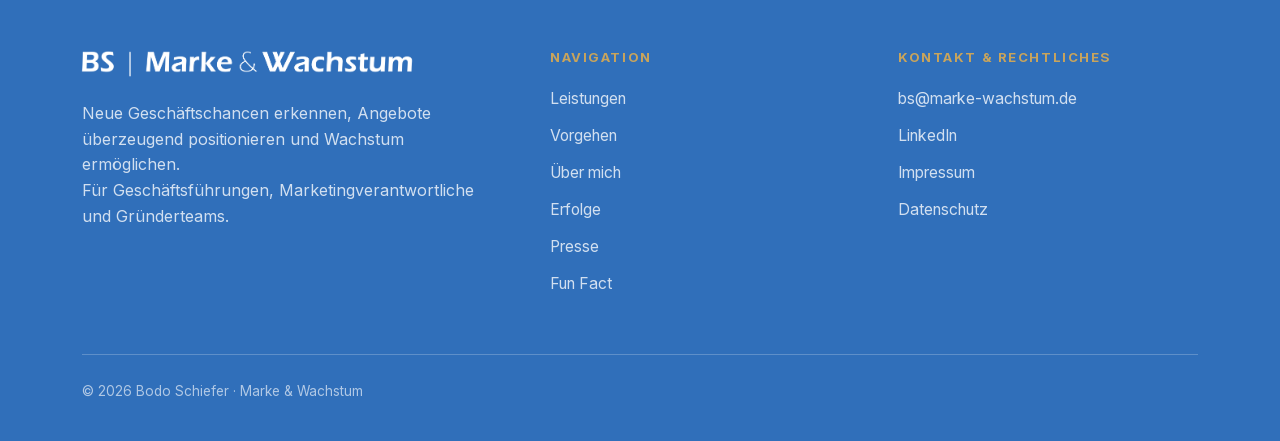
==== commit 82a65139: "Footer neu" ====
--- a/datenschutz/index.html
+++ b/datenschutz/index.html
@@ -107,7 +107,7 @@
     <div class="foot-top">
       <div class="foot-brand">
         <img src="../images/Logo%20BS%20Marke%20und%20Wachstum%20wei%C3%9F.png?v=20260728-2" alt="Bodo Schiefer — Marke & Wachstum">
-          <p>Klarheit, Steuerung und Wirkung für Marke, Marketing, Vertrieb und Organisation. Für Geschäftsführungen, Marketingverantwortliche und Gründerteams.</p>
+          <p>Neue Geschäftschancen erkennen, Angebote überzeugend positionieren und Wachstum ermöglichen.<br>Für Geschäftsführungen, Marketingverantwortliche und Gründerteams.</p>
       </div>
       <div class="foot-col">
         <h5>Navigation</h5>
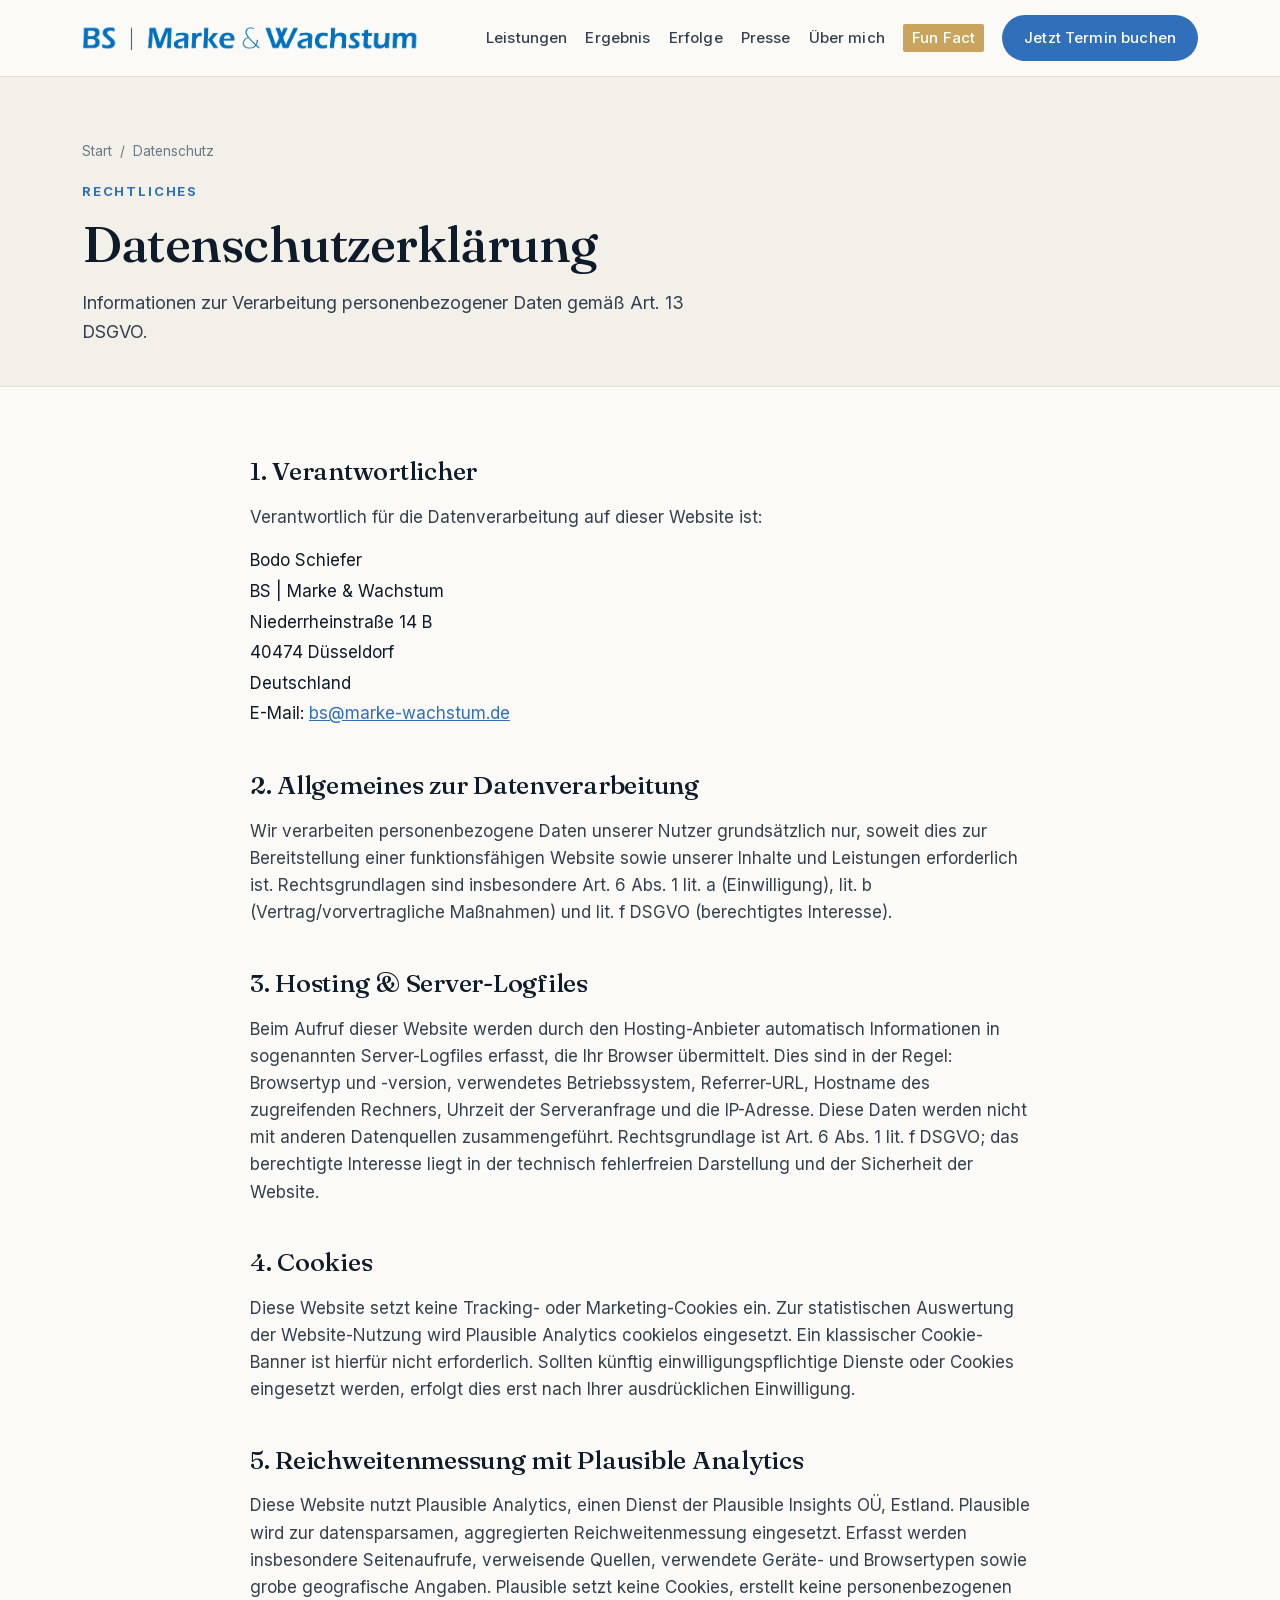
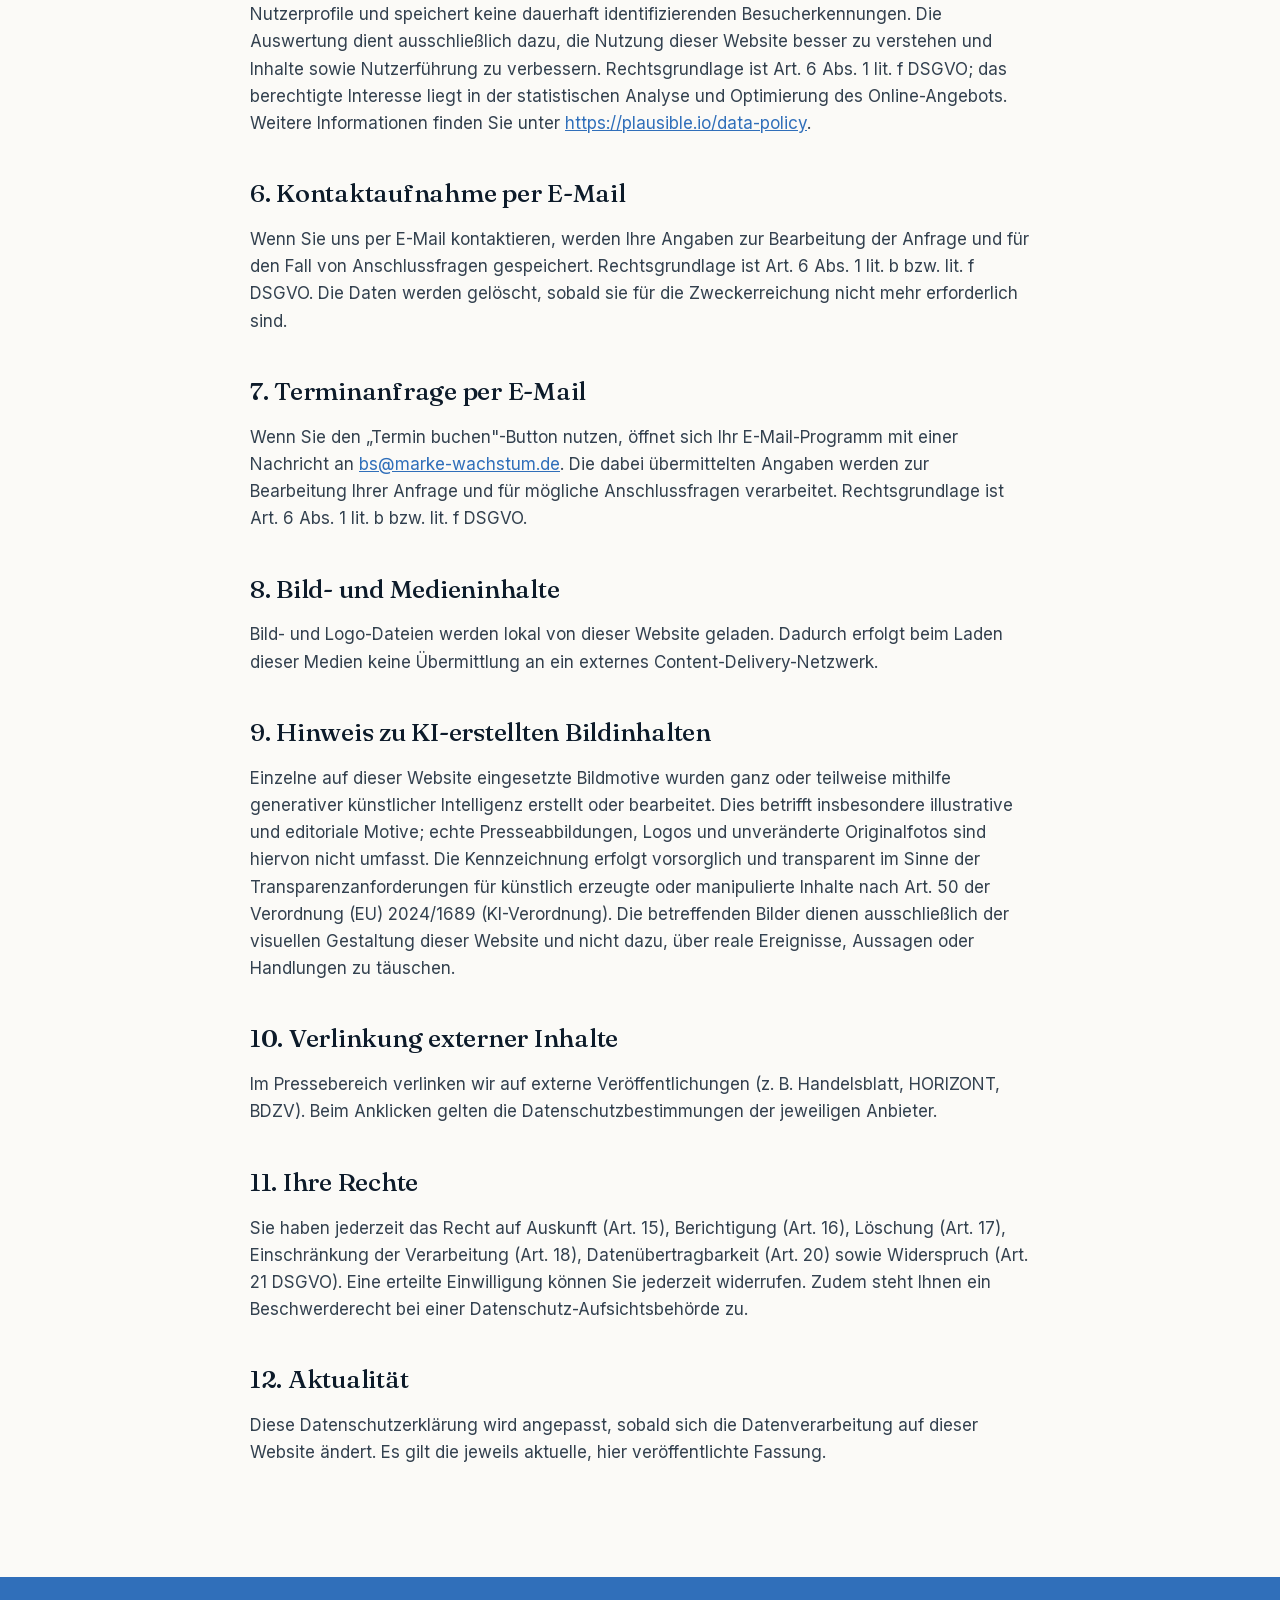
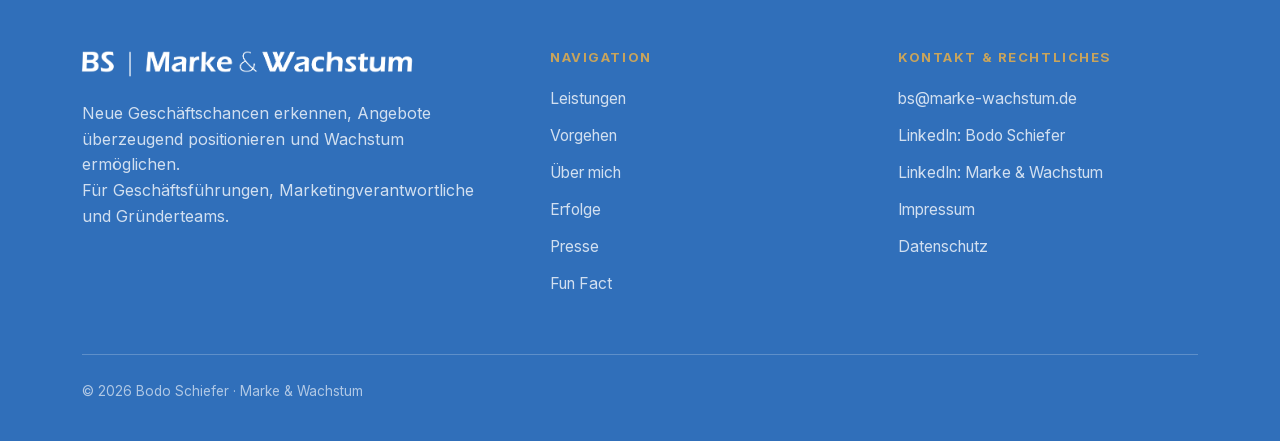
==== commit 29be5efe: "Footer" ====
--- a/datenschutz/index.html
+++ b/datenschutz/index.html
@@ -121,7 +121,8 @@
       <div class="foot-col">
         <h5>Kontakt &amp; Rechtliches</h5>
         <a href="mailto:bs@marke-wachstum.de">bs@marke-wachstum.de</a>
-        <a href="https://www.linkedin.com/in/bodoschiefer/" target="_blank" rel="noopener">LinkedIn</a>
+        <a href="https://www.linkedin.com/in/bodoschiefer/" target="_blank" rel="noopener">LinkedIn: Bodo Schiefer</a>
+        <a href="https://www.linkedin.com/company/bodo-schiefer-marke-wachstum/" target="_blank" rel="noopener">LinkedIn: Marke &amp; Wachstum</a>
         <a href="../impressum/">Impressum</a>
         <a href="../datenschutz/">Datenschutz</a>
       </div>
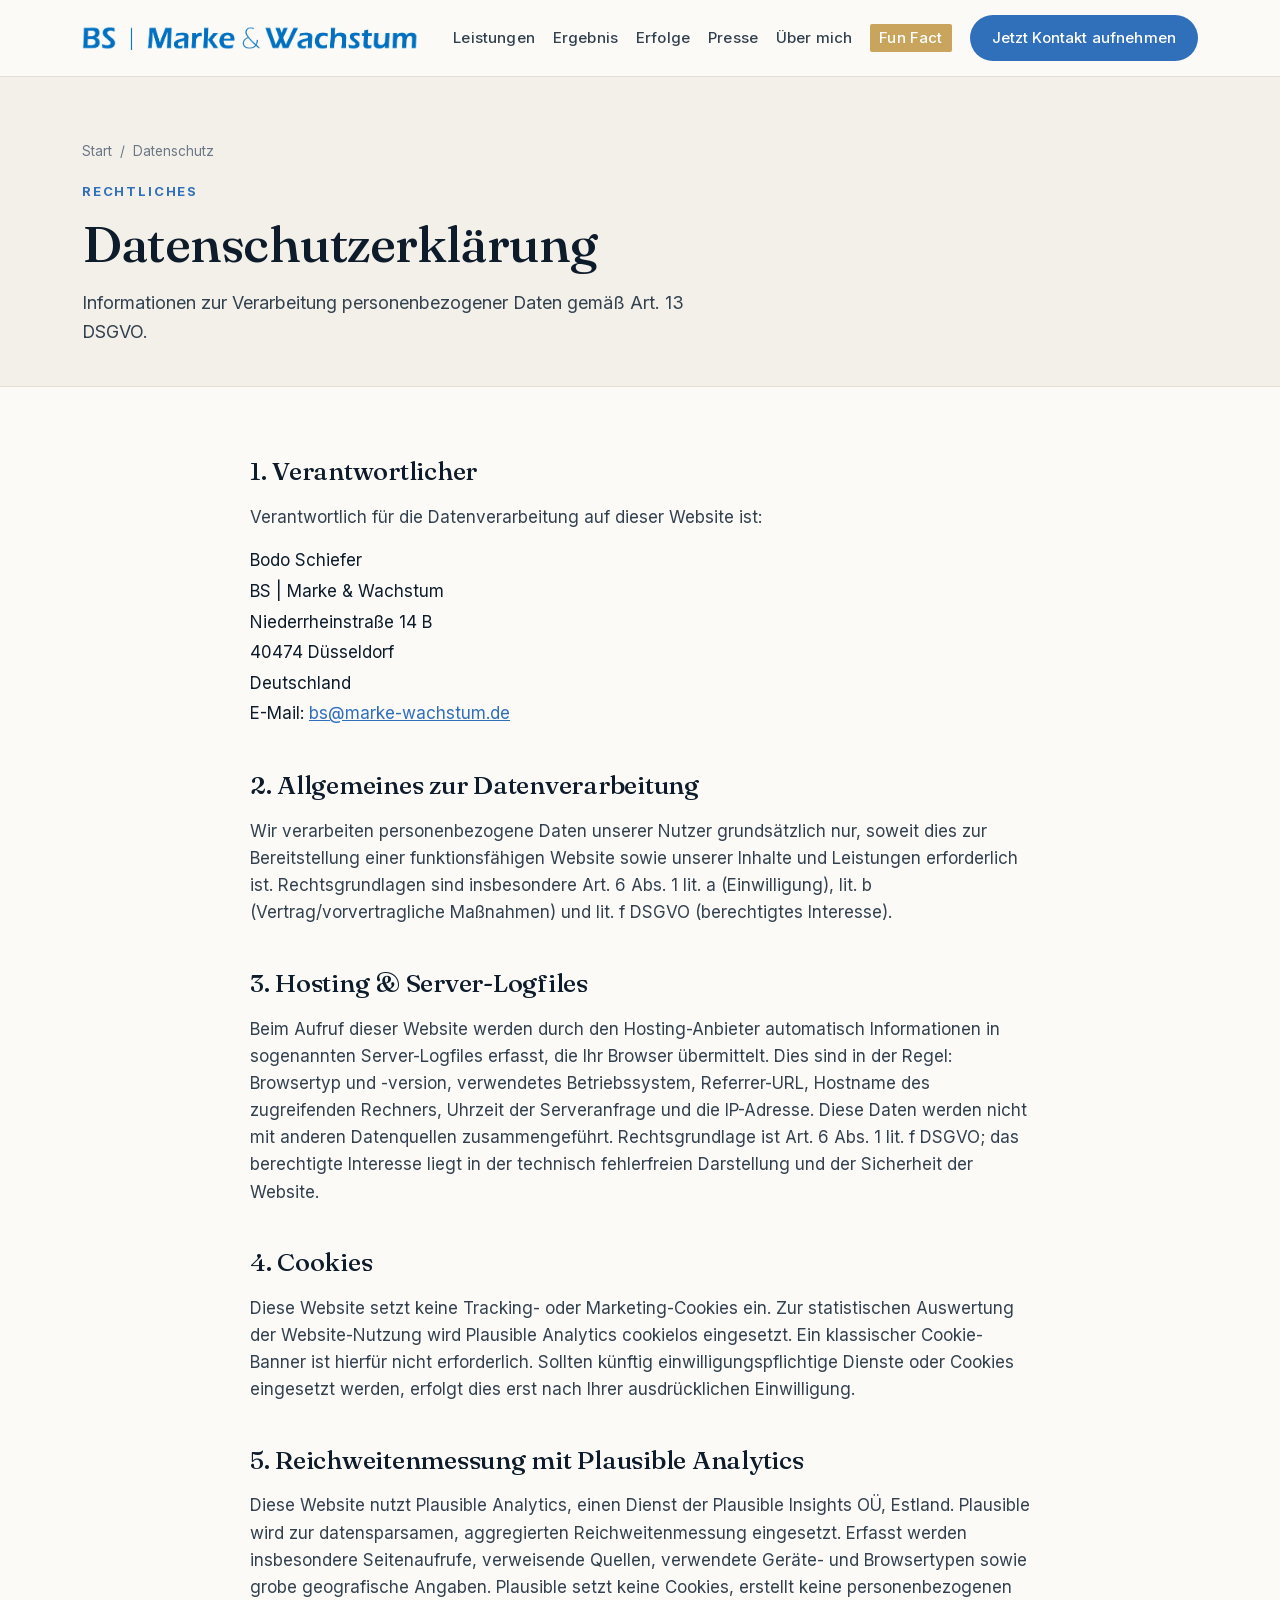
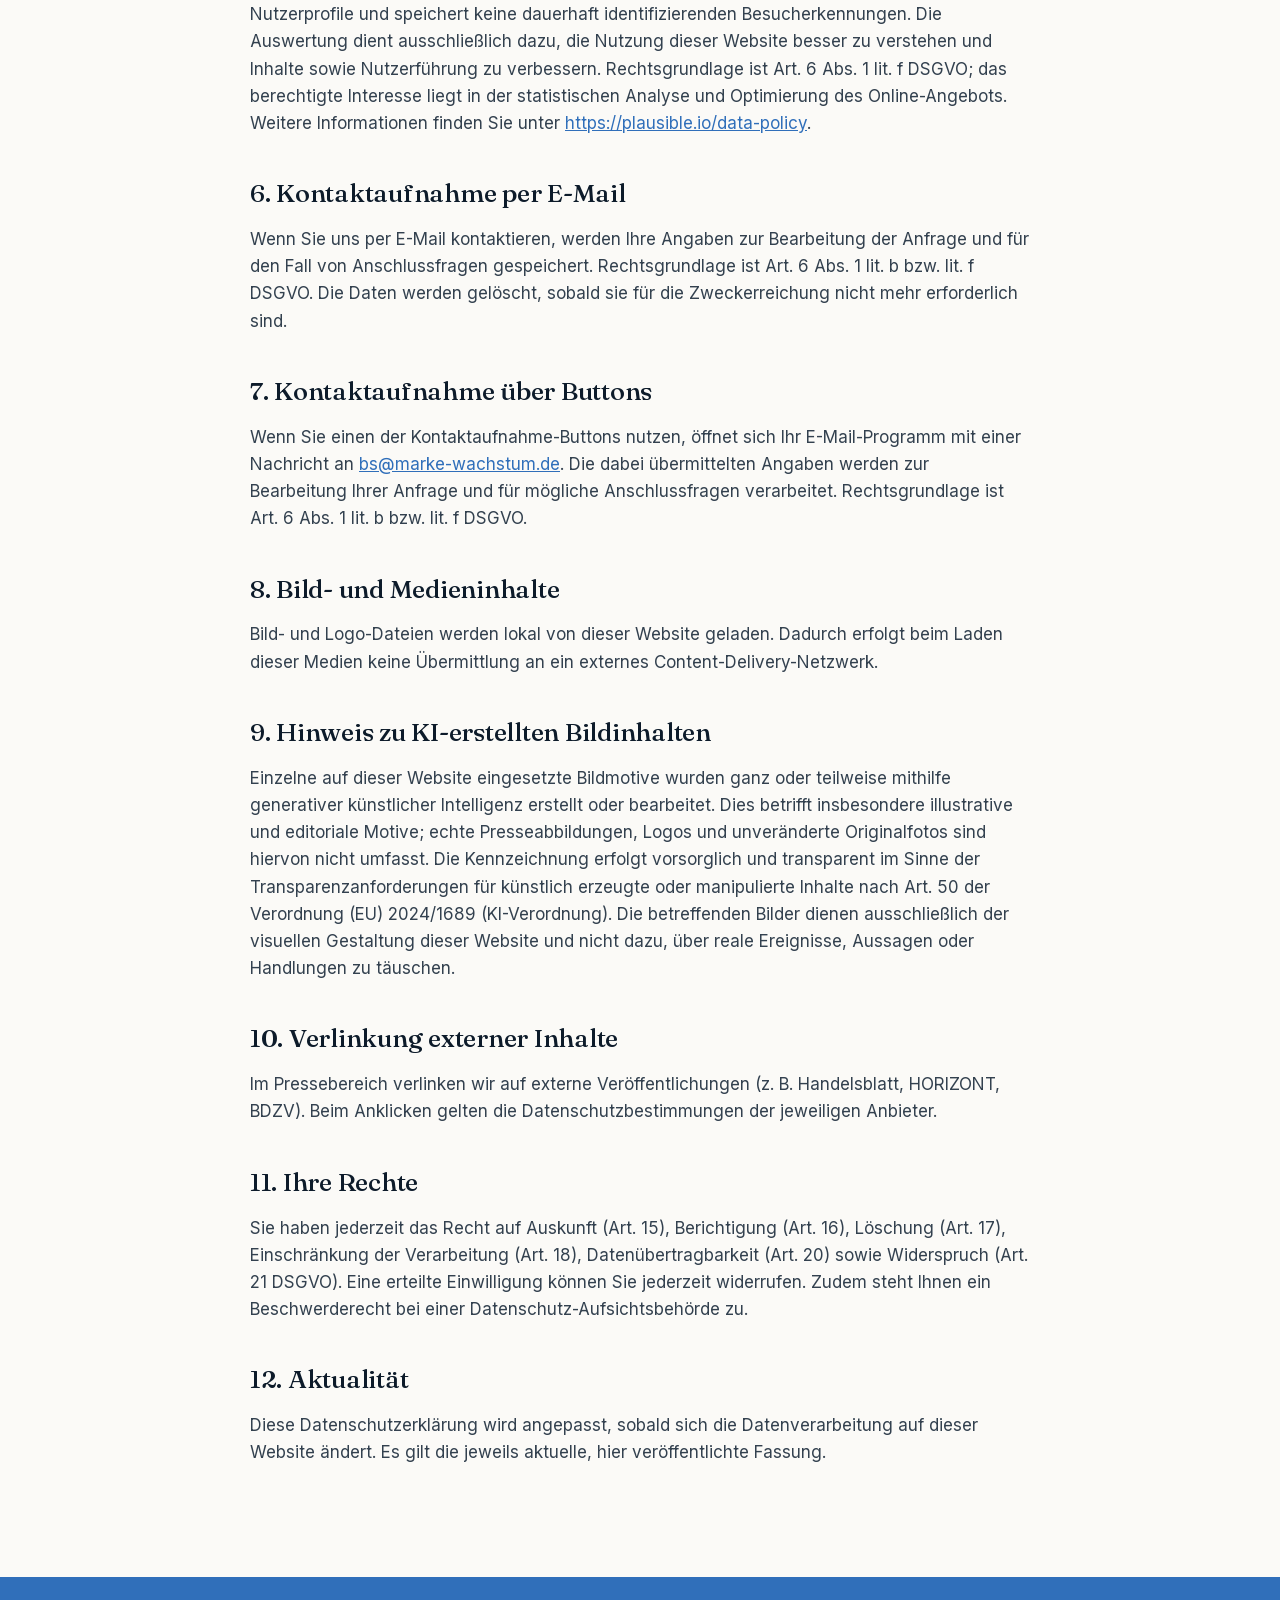
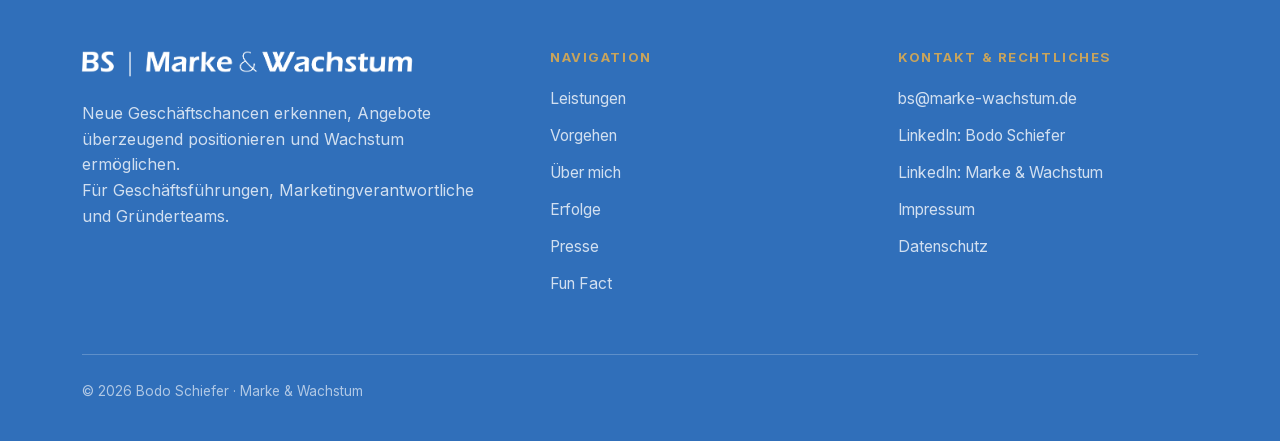
==== commit d7540d25: "Datenschutz Punkt 7 angepasst" ====
--- a/datenschutz/index.html
+++ b/datenschutz/index.html
@@ -36,7 +36,7 @@
       <a href="../presse/">Presse</a>
       <a href="../#ueber-mich">Über mich</a>
       <a href="../fun-fact/" class="nav-fun">Fun Fact</a>
-      <a href="mailto:bs@marke-wachstum.de" class="nav-cta">Jetzt Termin buchen</a>
+      <a href="mailto:bs@marke-wachstum.de" class="nav-cta">Jetzt Kontakt aufnehmen</a>
     </nav>
     <button class="menu-btn" id="menuBtn" type="button" aria-label="Menü öffnen" aria-controls="navlinks" aria-expanded="false">☰</button>
   </div>
@@ -81,8 +81,8 @@
       <h2>6. Kontaktaufnahme per E-Mail</h2>
       <p>Wenn Sie uns per E-Mail kontaktieren, werden Ihre Angaben zur Bearbeitung der Anfrage und für den Fall von Anschlussfragen gespeichert. Rechtsgrundlage ist Art. 6 Abs. 1 lit. b bzw. lit. f DSGVO. Die Daten werden gelöscht, sobald sie für die Zweckerreichung nicht mehr erforderlich sind.</p>
 
-      <h2>7. Terminanfrage per E-Mail</h2>
-      <p>Wenn Sie den „Termin buchen"-Button nutzen, öffnet sich Ihr E-Mail-Programm mit einer Nachricht an <a href="mailto:bs@marke-wachstum.de">bs@marke-wachstum.de</a>. Die dabei übermittelten Angaben werden zur Bearbeitung Ihrer Anfrage und für mögliche Anschlussfragen verarbeitet. Rechtsgrundlage ist Art. 6 Abs. 1 lit. b bzw. lit. f DSGVO.</p>
+      <h2>7. Kontaktaufnahme über Buttons</h2>
+      <p>Wenn Sie einen der Kontaktaufnahme-Buttons nutzen, öffnet sich Ihr E-Mail-Programm mit einer Nachricht an <a href="mailto:bs@marke-wachstum.de">bs@marke-wachstum.de</a>. Die dabei übermittelten Angaben werden zur Bearbeitung Ihrer Anfrage und für mögliche Anschlussfragen verarbeitet. Rechtsgrundlage ist Art. 6 Abs. 1 lit. b bzw. lit. f DSGVO.</p>
 
       <h2>8. Bild- und Medieninhalte</h2>
       <p>Bild- und Logo-Dateien werden lokal von dieser Website geladen. Dadurch erfolgt beim Laden dieser Medien keine Übermittlung an ein externes Content-Delivery-Netzwerk.</p>
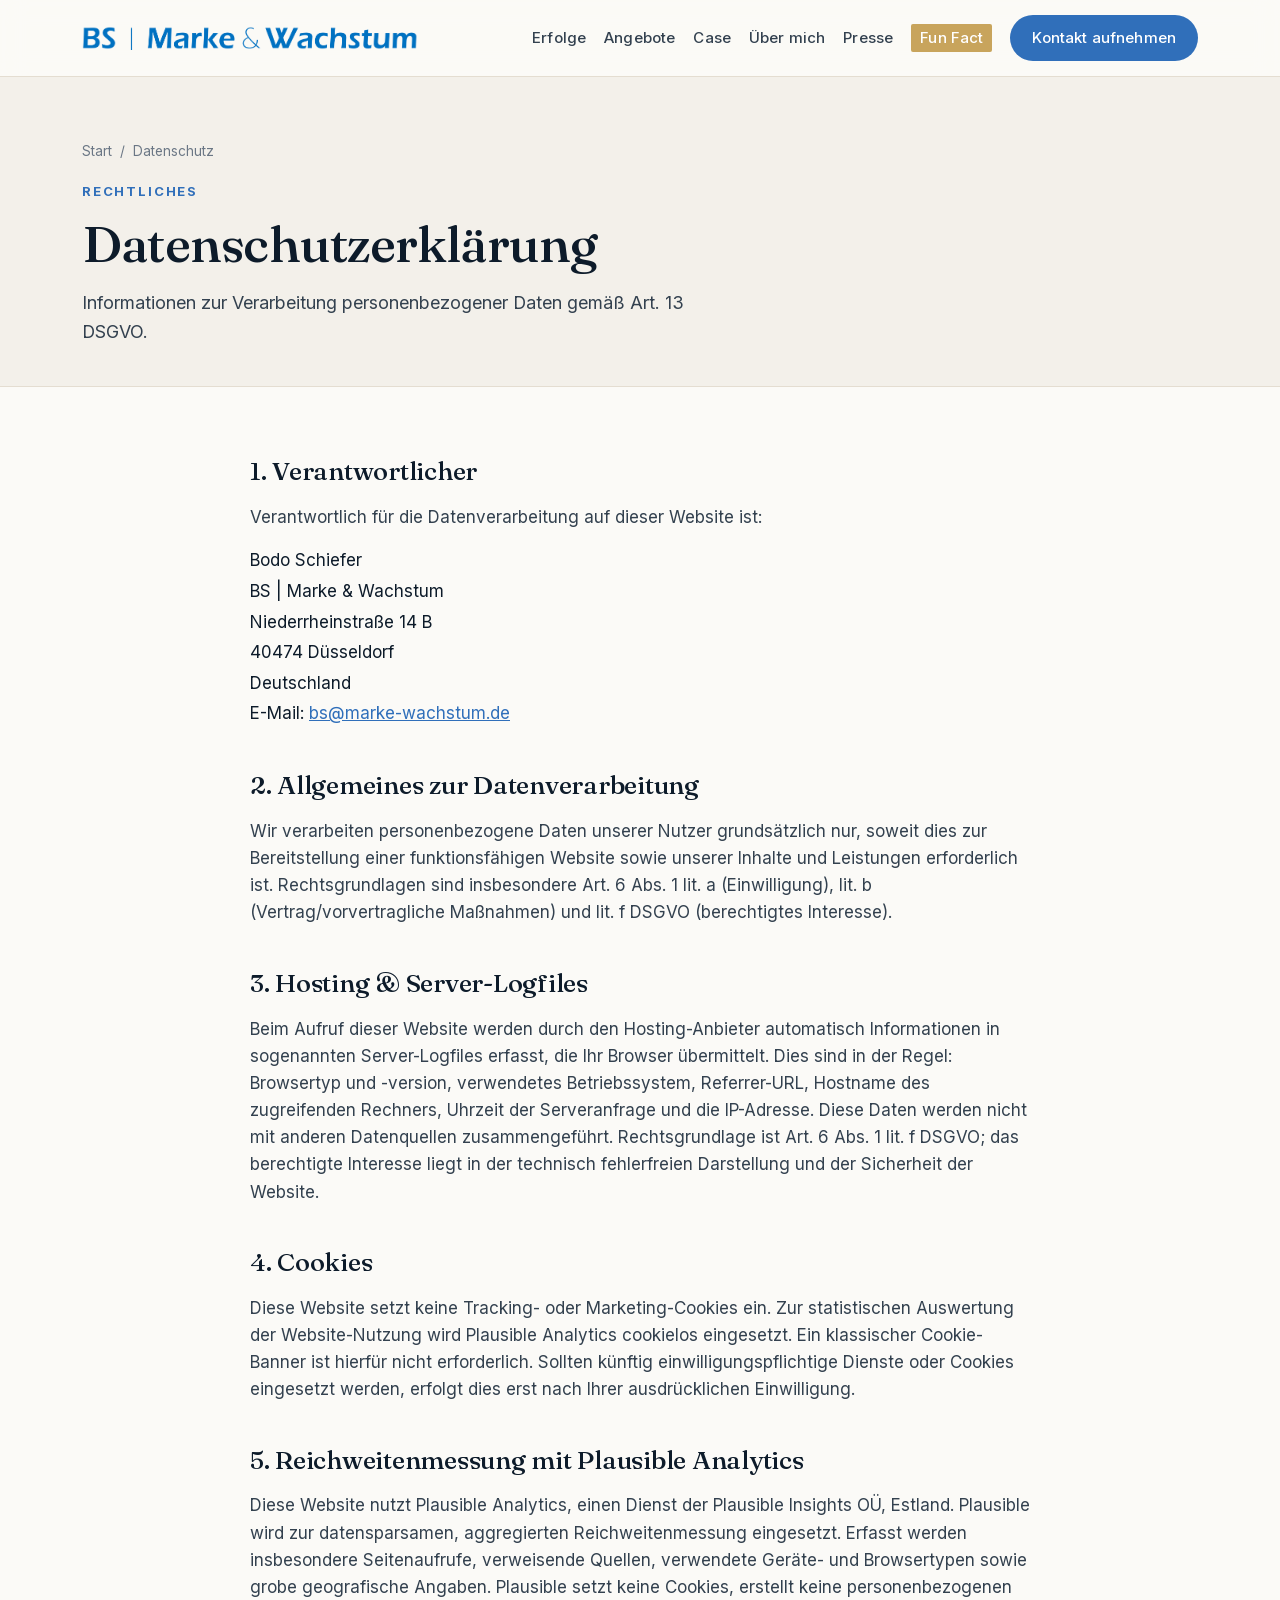
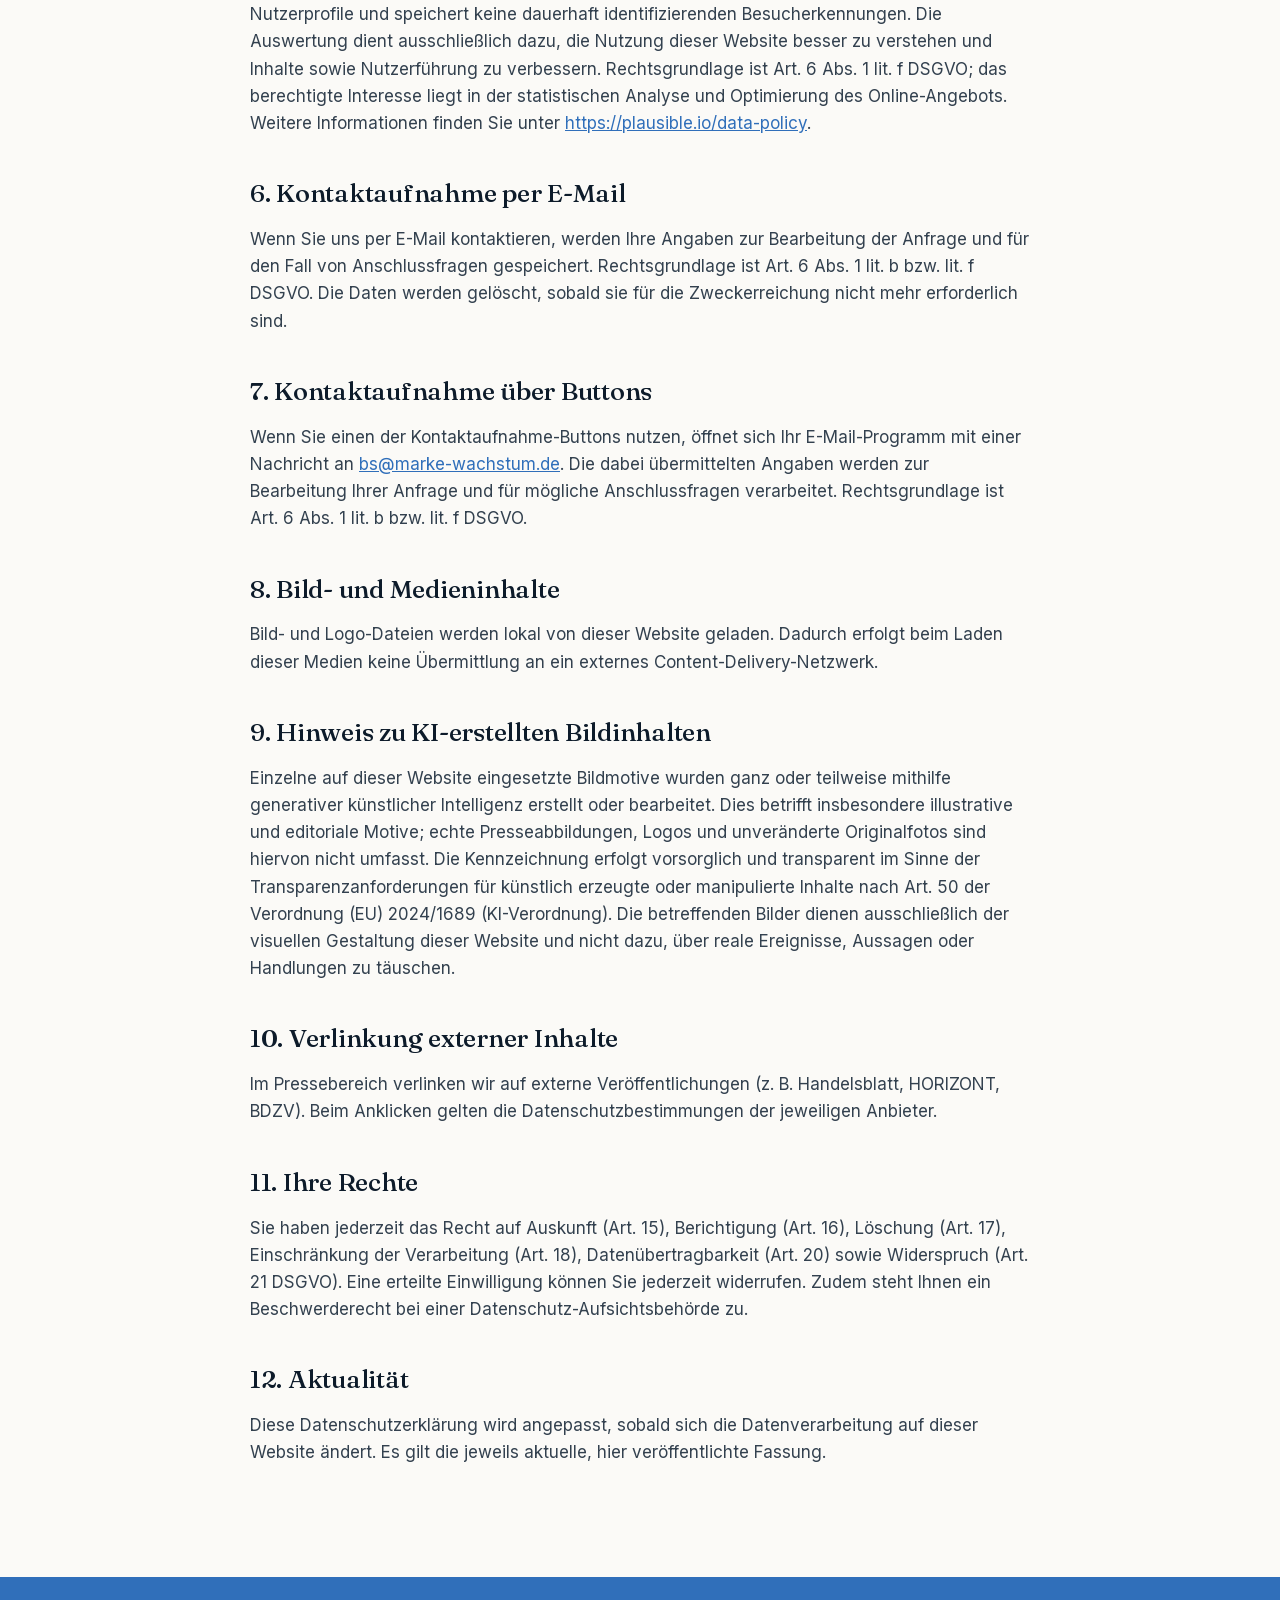
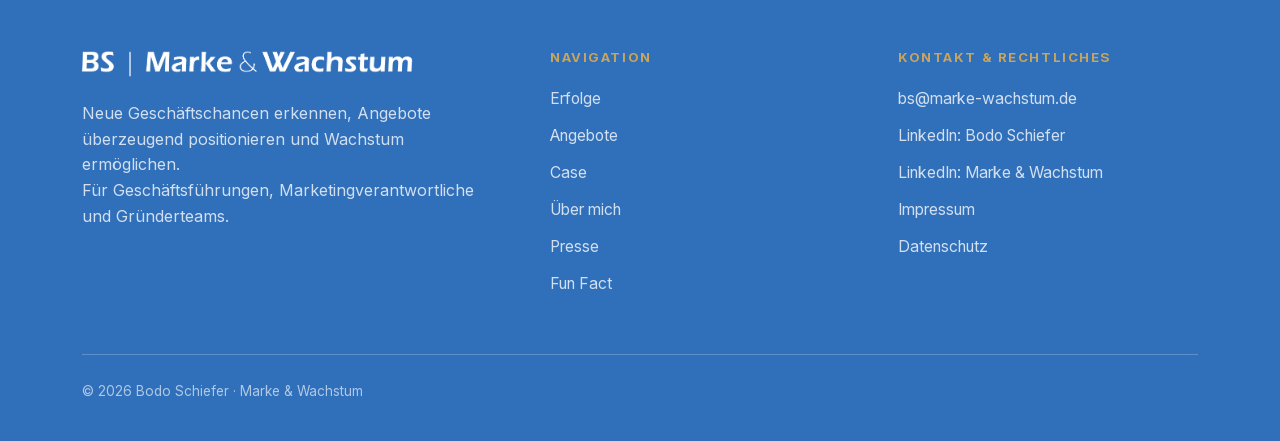
==== commit 7ad87387: "Gleiche Header und Footer Navigation an" ====
--- a/datenschutz/index.html
+++ b/datenschutz/index.html
@@ -30,13 +30,13 @@
       <img src="../images/Logo%20BS%20Marke%20und%20Wachstum%20blau.png?v=20260728-2" alt="Bodo Schiefer — Marke & Wachstum">
     </a>
     <nav class="nav-links" id="navlinks" aria-label="Hauptnavigation">
-      <a href="../#leistungen">Leistungen</a>
-      <a href="../#ergebnisse">Ergebnis</a>
       <a href="../#erfolge">Erfolge</a>
+      <a href="../#leistungen">Angebote</a>
+      <a href="../#digitale-wachstumsarbeit">Case</a>
+      <a href="../#ueber-mich">Über mich</a>
       <a href="../presse/">Presse</a>
-      <a href="../#ueber-mich">Über mich</a>
       <a href="../fun-fact/" class="nav-fun">Fun Fact</a>
-      <a href="mailto:bs@marke-wachstum.de" class="nav-cta">Jetzt Kontakt aufnehmen</a>
+      <a href="mailto:bs@marke-wachstum.de" class="nav-cta">Kontakt aufnehmen</a>
     </nav>
     <button class="menu-btn" id="menuBtn" type="button" aria-label="Menü öffnen" aria-controls="navlinks" aria-expanded="false">☰</button>
   </div>
@@ -111,10 +111,10 @@
       </div>
       <div class="foot-col">
         <h5>Navigation</h5>
-        <a href="../#leistungen">Leistungen</a>
-        <a href="../#vorgehen">Vorgehen</a>
+        <a href="../#erfolge">Erfolge</a>
+        <a href="../#leistungen">Angebote</a>
+        <a href="../#digitale-wachstumsarbeit">Case</a>
         <a href="../#ueber-mich">Über mich</a>
-        <a href="../#erfolge">Erfolge</a>
         <a href="../presse/">Presse</a>
         <a href="../fun-fact/">Fun Fact</a>
       </div>
--- a/styles.css
+++ b/styles.css
@@ -69,6 +69,8 @@
 .parsed-card .ph.packservice-composite{background:#fff}
 .parsed-card .ph.packservice-composite img{object-fit:contain;object-position:center}
 .parsed-card .ph.printde-group img{object-position:center top}
+.parsed-card .ph.tradetalk-cover{background:#fff}
+.parsed-card .ph.tradetalk-cover img{object-fit:cover;object-position:center 18px}
 .parsed-card .ph.springer-cover{height:300px;background:#fff}
 .parsed-card .ph.springer-cover img{object-fit:contain;object-position:center}
 .parsed-card .ph.startup-logos{display:grid;grid-template-columns:minmax(0,1fr) auto minmax(0,1fr);align-items:center;column-gap:18px;padding:14px 24px;background:#fff}
@@ -87,6 +89,8 @@
   .press-grid{grid-template-columns:1fr}
   .parsed-card .ph.handelsblatt-proof{height:200px;padding:14px}
   .parsed-card .ph.springer-cover{height:200px}
+  .parsed-card .ph.tradetalk-cover{height:auto;aspect-ratio:1000/335}
+  .parsed-card .ph.tradetalk-cover img{height:auto;object-fit:initial;object-position:initial}
 }
 
 /* FUN FACT */
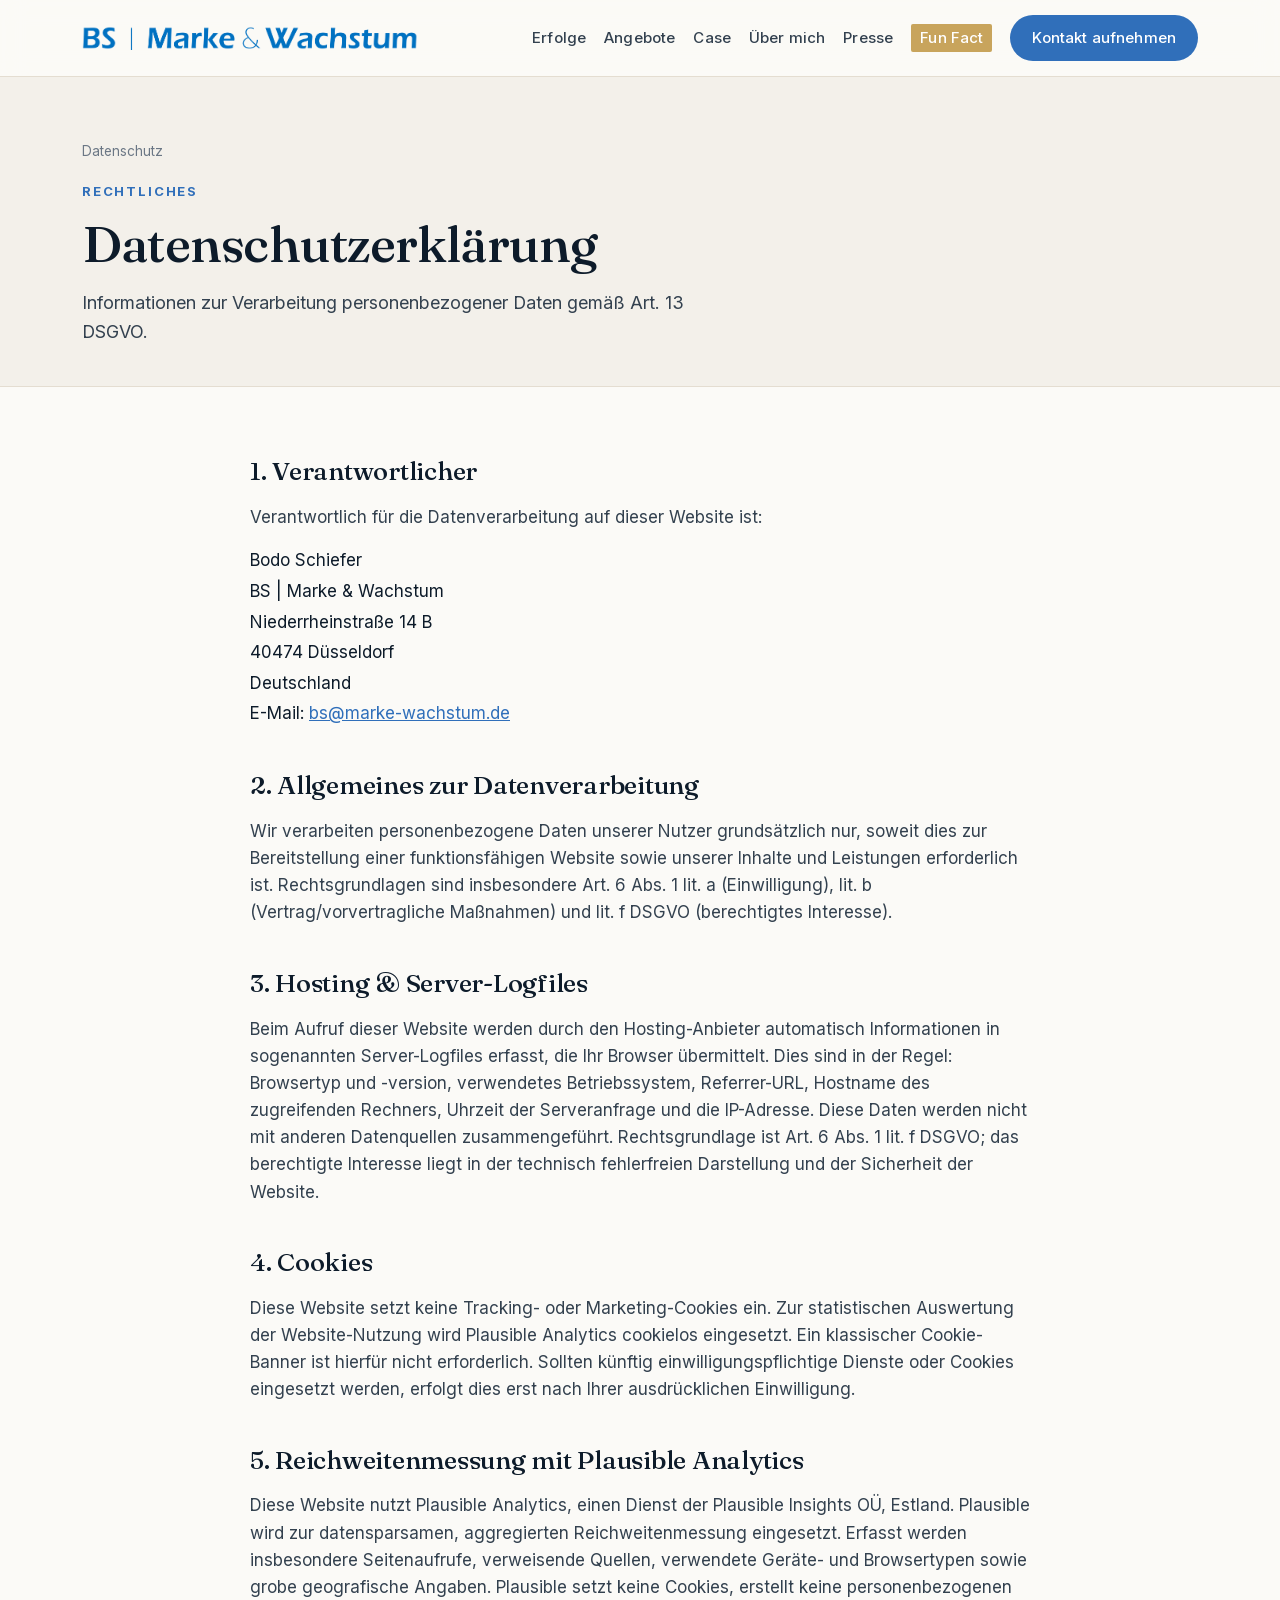
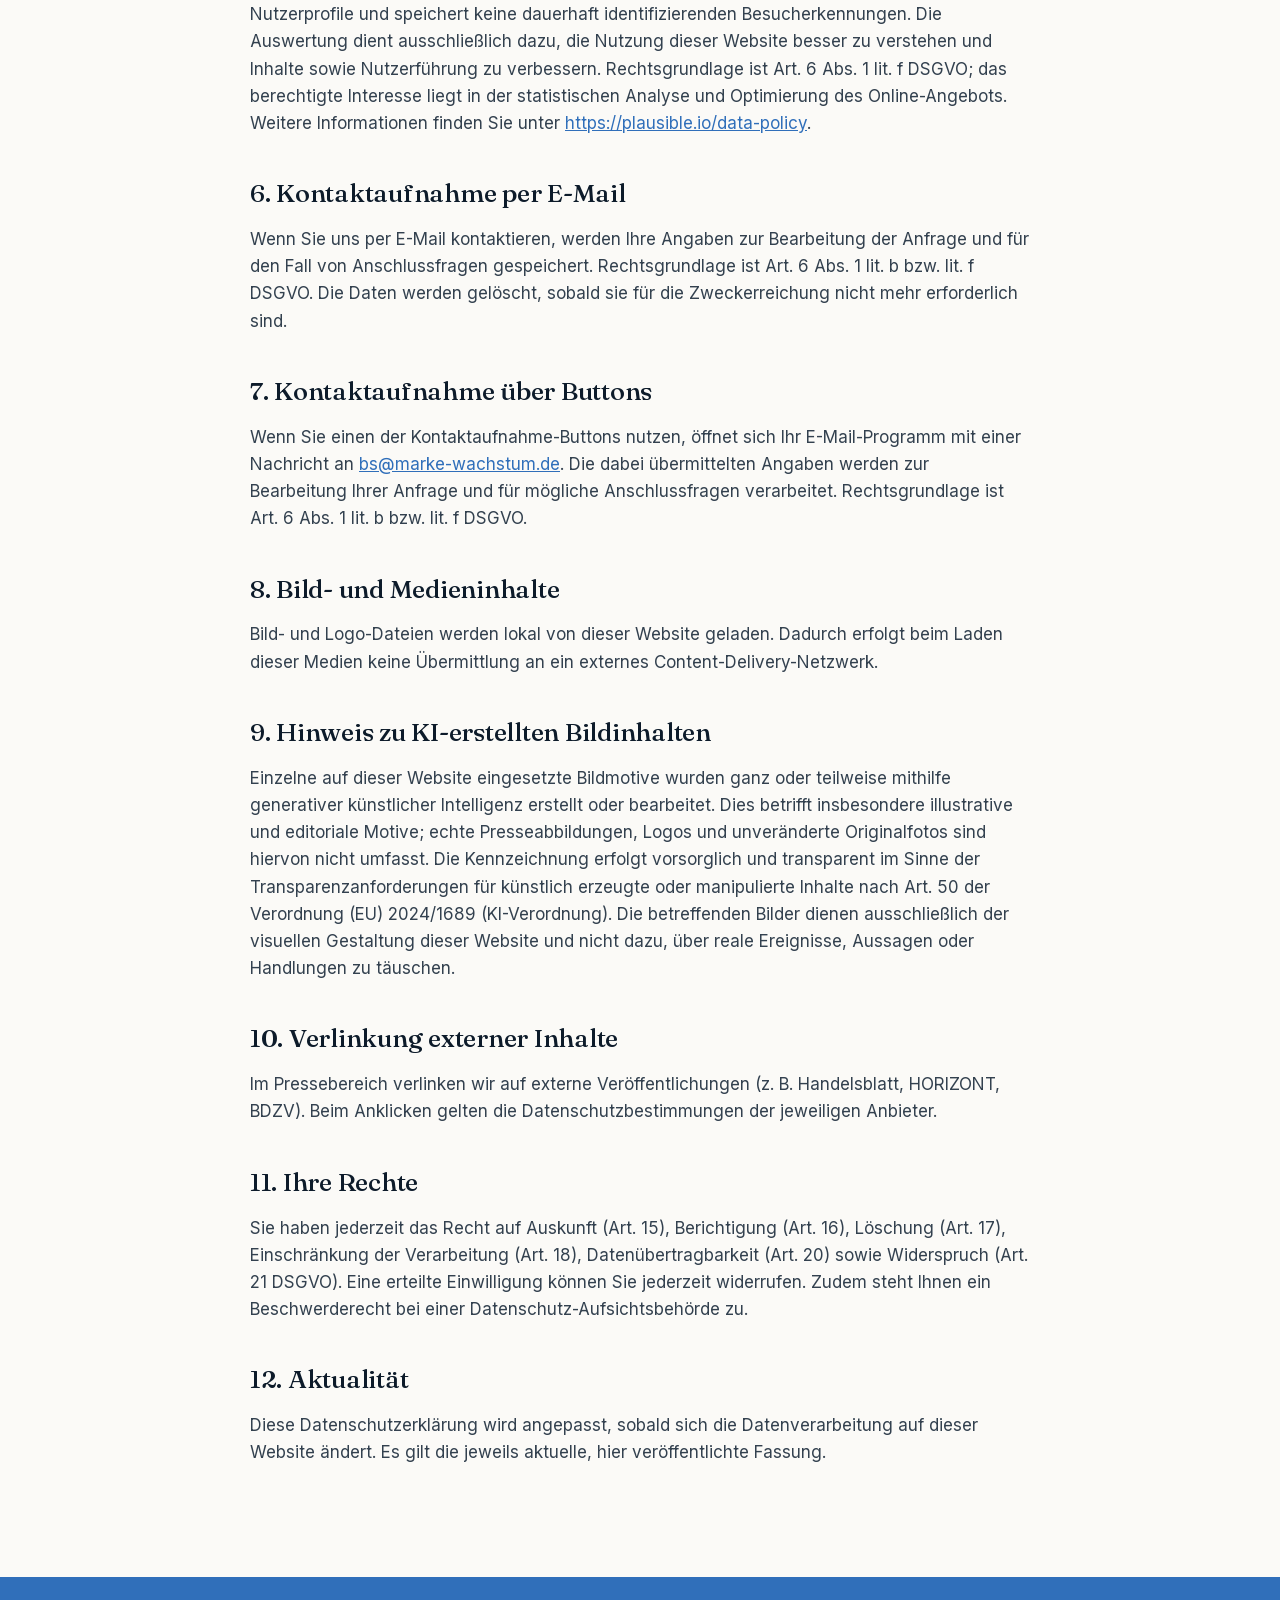
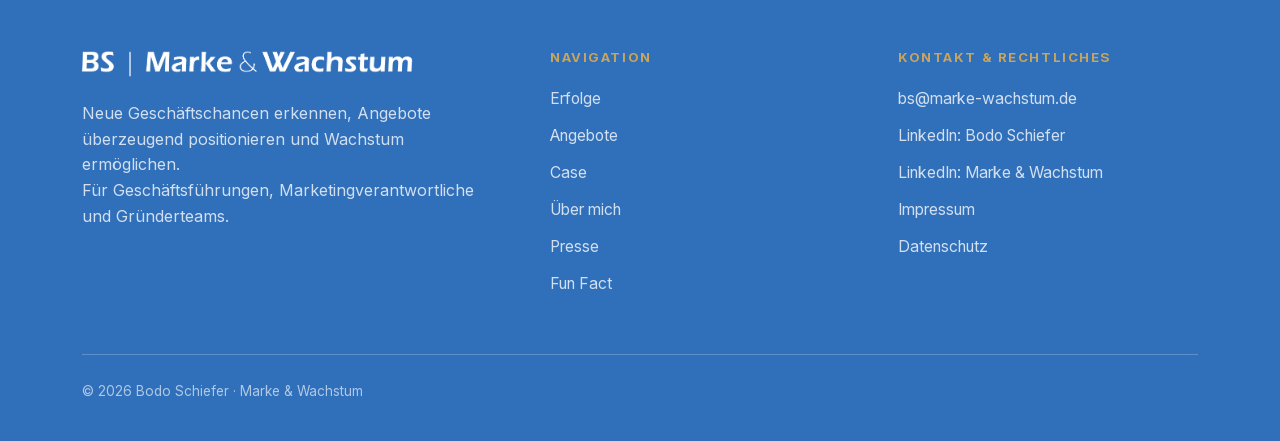
==== commit 0a180686: "Vereinfache Breadcrumbs der Unterseiten" ====
--- a/datenschutz/index.html
+++ b/datenschutz/index.html
@@ -44,7 +44,7 @@
 
 <section class="page-hero">
   <div class="wrap">
-    <div class="crumbs"><a href="../">Start</a> &nbsp;/&nbsp; Datenschutz</div>
+    <div class="crumbs">Datenschutz</div>
     <span class="kicker">Rechtliches</span>
     <h1>Datenschutzerklärung</h1>
     <p>Informationen zur Verarbeitung personenbezogener Daten gemäß Art. 13 DSGVO.</p>
